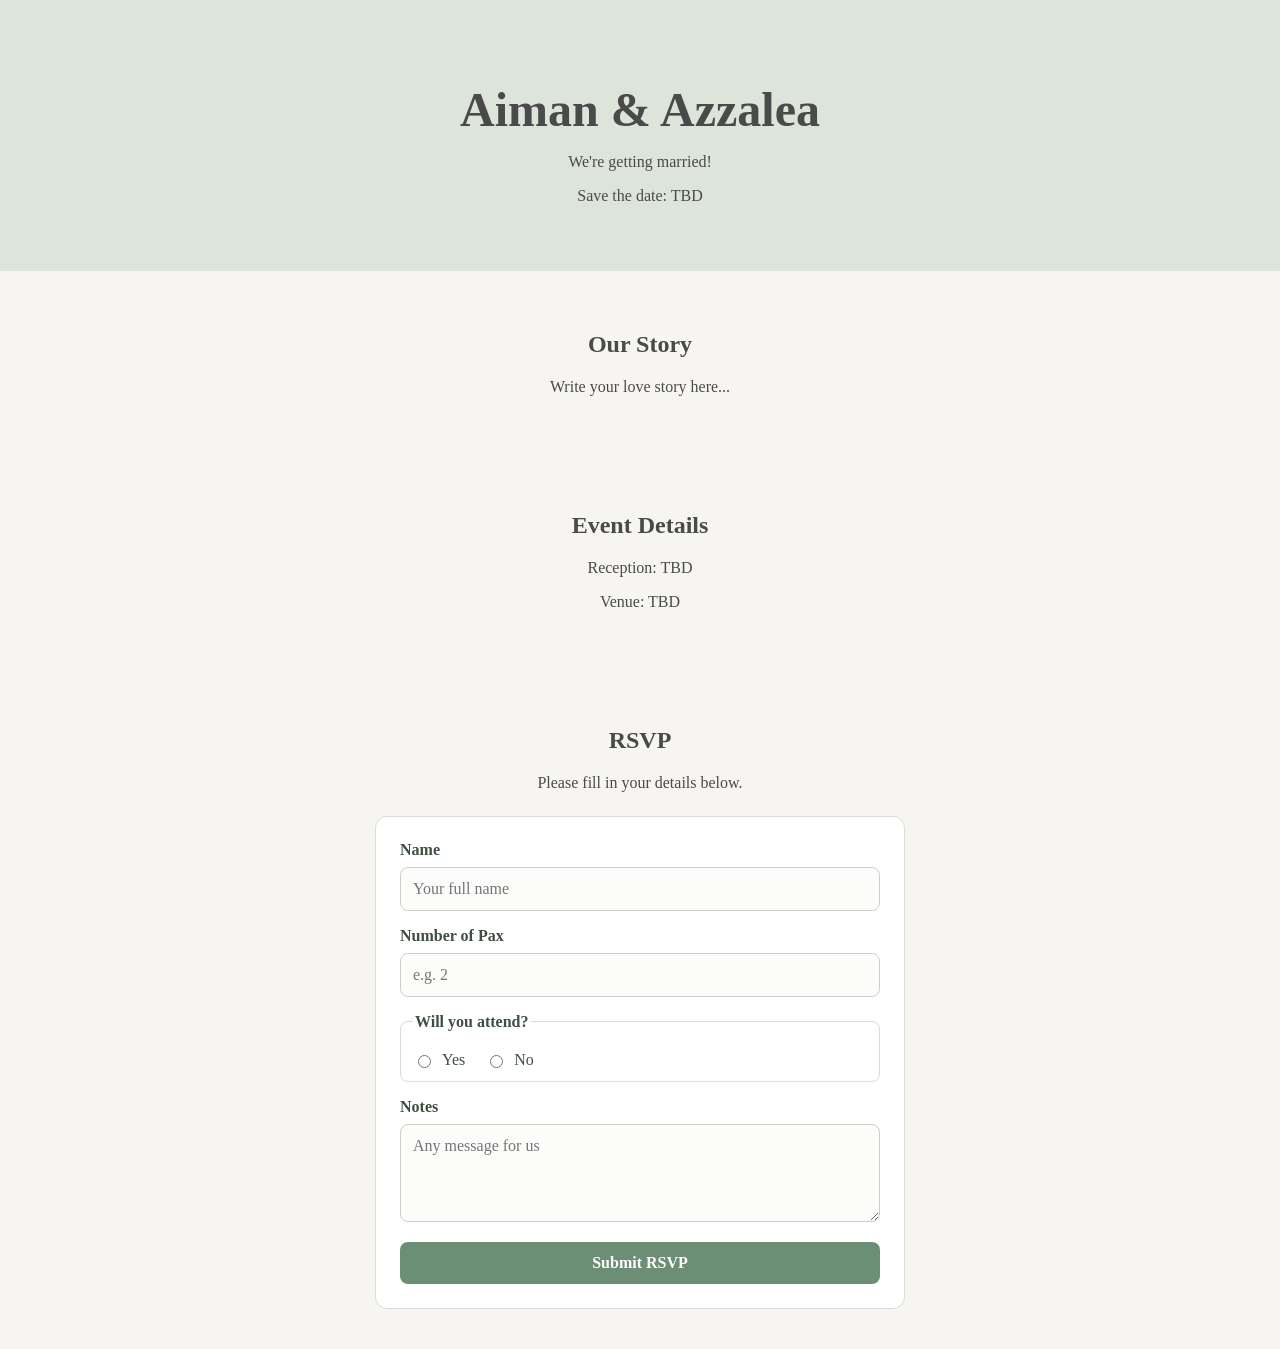
==== index.html @ ac025998 "remove commented help text from RSVP section and add cursive text styling" ====
<!DOCTYPE html>
<html lang="en">
<head>
  <meta charset="UTF-8">
  <title>Aiman & Azzalea's Wedding</title>
  <link rel="stylesheet" href="style.css">
</head>
<body>

<header>
  <h1>Aiman & Azzalea</h1>
  <p>We're getting married!</p>
  <p>Save the date: TBD</p>
</header>

<section>
  <h2>Our Story</h2>
  <p>Write your love story here...</p>
</section>

<section>
  <h2>Event Details</h2>
  <p>Reception: TBD</p>
  <p>Venue: TBD</p>
</section>

<section>
  <h2>RSVP</h2>
  <p>Please fill in your details below.</p>
  <form
    class="rsvp-form"
    action="https://docs.google.com/forms/d/e/YOUR_FORM_ID/formResponse"
    method="POST"
    target="hidden_iframe"
  >
    <label for="guest-name">Name</label>
    <input
      id="guest-name"
      name="entry.1111111111"
      type="text"
      required
      placeholder="Your full name"
    >

    <label for="pax">Number of Pax</label>
    <input
      id="pax"
      name="entry.2222222222"
      type="number"
      min="1"
      max="10"
      required
      placeholder="e.g. 2"
    >

    <fieldset>
      <legend>Will you attend?</legend>
      <div class="radio-row">
        <label>
          <input type="radio" name="entry.3333333333" value="Yes" required>
          Yes
        </label>
        <label>
          <input type="radio" name="entry.3333333333" value="No" required>
          No
        </label>
      </div>
    </fieldset>

    <label for="notes">Notes</label>
    <textarea
      id="notes"
      name="entry.4444444444"
      rows="4"
      required
      placeholder="Any message for us"
    ></textarea>

    <button type="submit">Submit RSVP</button>
  </form>

  <iframe name="hidden_iframe" title="Hidden RSVP Submit Frame" class="hidden-frame"></iframe>

  <!-- <p class="form-help">
    Replace YOUR_FORM_ID and each entry.xxxxx value with your Google Form field IDs.
  </p> -->
  <!-- <p class="form-help">
    Prefer direct form link? <a href="https://forms.gle/your-form-link">Open RSVP form</a>
  </p> -->
</section>

</body>
</html>
---- style.css ----
body {
  font-family: 'Georgia', serif;
  background-color: #f7f5f2;
  color: #4a4a4a;
  text-align: center;
  margin: 0;
}

.cursive-text {
    font-family: 'Great Vibes', cursive;
    font-size: 2em;
}

header {
  background-color: #dde5db;
  padding: 50px 20px;
}

h1 {
  font-size: 3em;
  margin-bottom: 10px;
}

section {
  padding: 40px 20px;
}

a {
  color: #6b8e75;
  text-decoration: none;
  font-weight: bold;
}

.rsvp-form {
  max-width: 480px;
  margin: 24px auto 0;
  padding: 24px;
  background-color: #ffffff;
  border: 1px solid #d8ded6;
  border-radius: 12px;
  text-align: left;
}

.rsvp-form label,
.rsvp-form legend {
  display: block;
  margin-bottom: 8px;
  font-weight: bold;
  color: #3f4f41;
}

.rsvp-form input[type="text"],
.rsvp-form input[type="number"],
.rsvp-form textarea {
  width: 100%;
  box-sizing: border-box;
  margin-bottom: 16px;
  padding: 12px;
  border: 1px solid #c6d1c5;
  border-radius: 8px;
  background-color: #fcfdfb;
  color: #4a4a4a;
  font-family: 'Georgia', serif;
  font-size: 1rem;
}

.rsvp-form input:focus,
.rsvp-form textarea:focus {
  outline: none;
  border-color: #6b8e75;
  box-shadow: 0 0 0 3px rgba(107, 142, 117, 0.18);
}

.rsvp-form fieldset {
  border: 1px solid #d8ded6;
  border-radius: 8px;
  margin: 0 0 16px;
  padding: 12px;
}

.radio-row {
  display: flex;
  gap: 20px;
}

.radio-row label {
  display: inline-flex;
  align-items: center;
  gap: 8px;
  margin: 0;
  font-weight: normal;
}

.rsvp-form button {
  width: 100%;
  border: 0;
  border-radius: 8px;
  padding: 12px;
  background-color: #6b8e75;
  color: #ffffff;
  font-family: 'Georgia', serif;
  font-size: 1rem;
  font-weight: bold;
  cursor: pointer;
}

.rsvp-form button:hover {
  background-color: #587560;
}

.hidden-frame {
  display: none;
}

.form-help {
  margin-top: 12px;
  font-size: 0.95rem;
  color: #5c5c5c;
}

@media (max-width: 640px) {
  .rsvp-form {
    padding: 18px;
  }

  .radio-row {
    flex-direction: column;
    gap: 10px;
  }
}
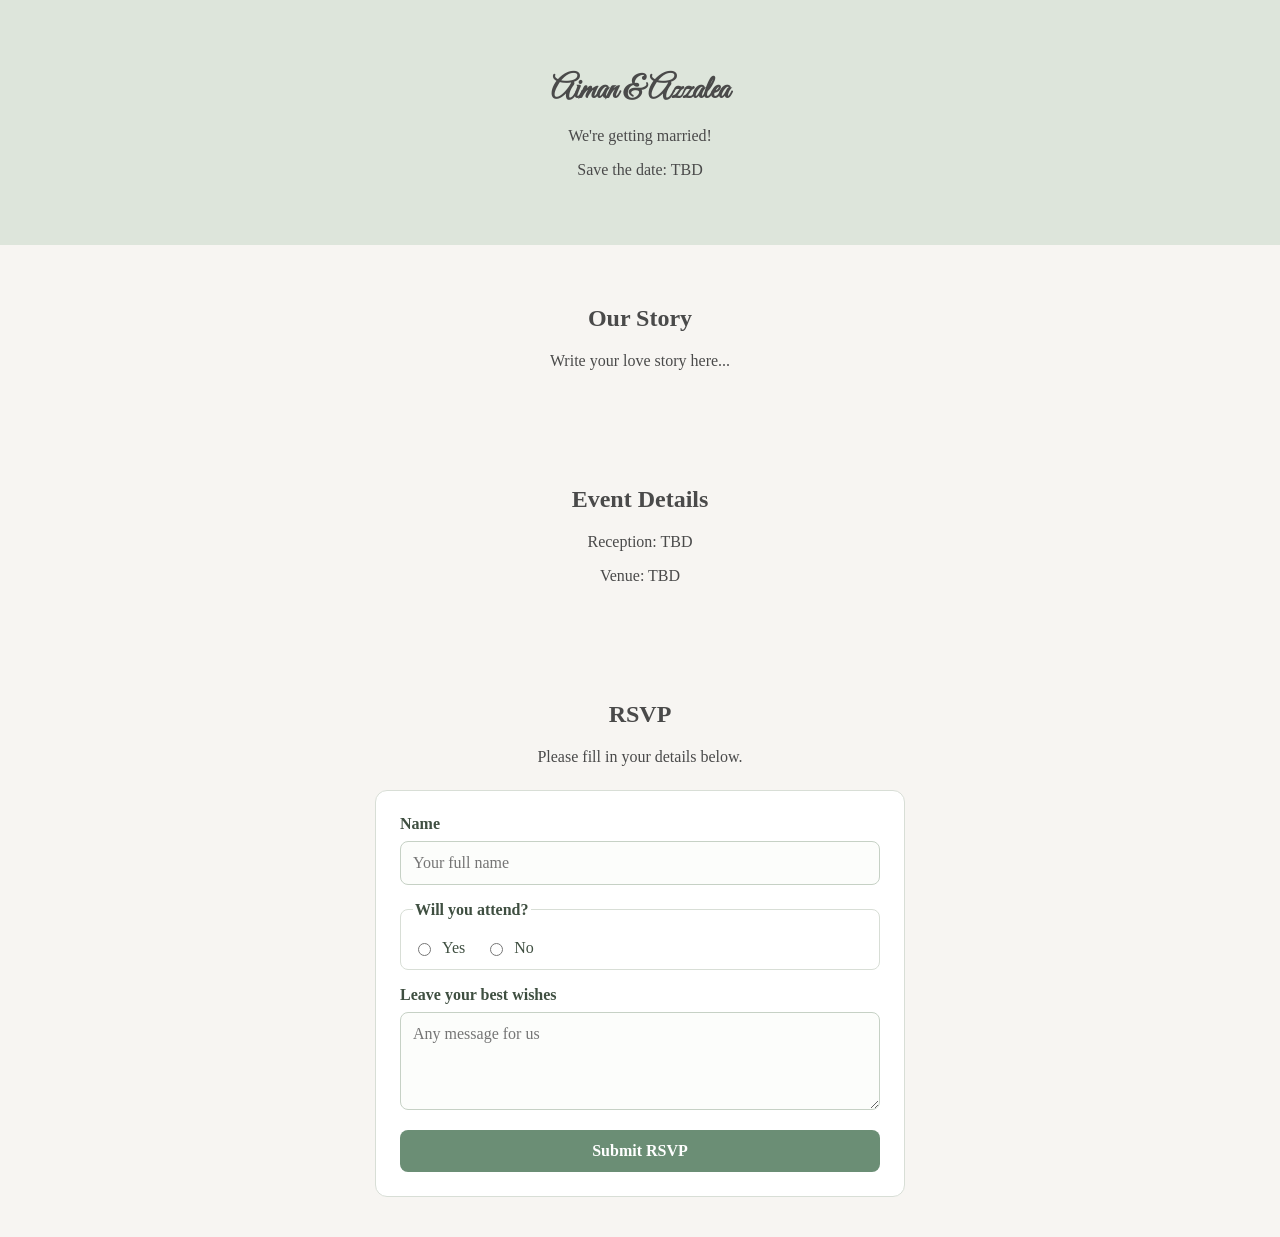
==== commit d7b5de82: "update RSVP form with correct field IDs and toggle functionality for number of guests" ====
--- a/index.html
+++ b/index.html
@@ -1,93 +1,116 @@
 <!DOCTYPE html>
 <html lang="en">
-<head>
-  <meta charset="UTF-8">
-  <title>Aiman & Azzalea's Wedding</title>
-  <link rel="stylesheet" href="style.css">
-</head>
-<body>
+	<head>
+		<link href="https://fonts.googleapis.com/css2?family=Great+Vibes&display=swap" rel="stylesheet">
+		<meta charset="UTF-8">
+		<title>Aiman & Azzalea's Wedding</title>
+		<link rel="stylesheet" href="style.css">
+	</head>
 
-<header>
-  <h1>Aiman & Azzalea</h1>
-  <p>We're getting married!</p>
-  <p>Save the date: TBD</p>
-</header>
+	<body>
 
-<section>
-  <h2>Our Story</h2>
-  <p>Write your love story here...</p>
-</section>
+		<header>
+			<h1 class="cursive-text">Aiman & Azzalea</h1>
+			<p>We're getting married!</p>
+			<p>Save the date: TBD</p>
+		</header>
 
-<section>
-  <h2>Event Details</h2>
-  <p>Reception: TBD</p>
-  <p>Venue: TBD</p>
-</section>
+		<section>
+			<h2>Our Story</h2>
+			<p>Write your love story here...</p>
+		</section>
 
-<section>
-  <h2>RSVP</h2>
-  <p>Please fill in your details below.</p>
-  <form
-    class="rsvp-form"
-    action="https://docs.google.com/forms/d/e/YOUR_FORM_ID/formResponse"
-    method="POST"
-    target="hidden_iframe"
-  >
-    <label for="guest-name">Name</label>
-    <input
-      id="guest-name"
-      name="entry.1111111111"
-      type="text"
-      required
-      placeholder="Your full name"
-    >
+		<section>
+			<h2>Event Details</h2>
+			<p>Reception: TBD</p>
+			<p>Venue: TBD</p>
+		</section>
 
-    <label for="pax">Number of Pax</label>
-    <input
-      id="pax"
-      name="entry.2222222222"
-      type="number"
-      min="1"
-      max="10"
-      required
-      placeholder="e.g. 2"
-    >
+		<section>
+			<h2>RSVP</h2>
+			<p>Please fill in your details below.</p>
+			<form
+				class="rsvp-form"
+				action="https://docs.google.com/forms/d/e/1FAIpQLSeR3HBybhHd82gmI8Add4NJ5ksYuSUnwPH_Y5ooAVdN47G1vQ/formResponse"
+				method="POST"
+				target="hidden_iframe"
+			>
+				<label for="guest-name">Name</label>
+				<input
+					id="guest-name"
+					name="entry.1498135098"
+					type="text"
+					required
+					placeholder="Your full name"
+				>
 
-    <fieldset>
-      <legend>Will you attend?</legend>
-      <div class="radio-row">
-        <label>
-          <input type="radio" name="entry.3333333333" value="Yes" required>
-          Yes
-        </label>
-        <label>
-          <input type="radio" name="entry.3333333333" value="No" required>
-          No
-        </label>
-      </div>
-    </fieldset>
+				<fieldset>
+					<legend>Will you attend?</legend>
+					<div class="radio-row">
+					<label>
+						<input type="radio" name="entry.877086558" value="Yes" required>
+						Yes
+					</label>
+					<label>
+						<input type="radio" name="entry.877086558" value="No" required>
+						No
+					</label>
+					</div>
+				</fieldset>
 
-    <label for="notes">Notes</label>
-    <textarea
-      id="notes"
-      name="entry.4444444444"
-      rows="4"
-      required
-      placeholder="Any message for us"
-    ></textarea>
+				<div id="pax-group" hidden>
+					<label for="pax">Number of Pax</label>
+					<input
+						id="pax"
+						name="entry.2606285"
+						type="number"
+						min="1"
+						max="10"
+						disabled
+						placeholder="e.g. 2"
+					>
+				</div>
 
-    <button type="submit">Submit RSVP</button>
-  </form>
+				<label for="notes">Leave your best wishes</label>
+				<textarea
+					id="notes"
+					name="entry.682894428"
+					rows="4"
+					required
+					placeholder="Any message for us"
+				></textarea>
 
-  <iframe name="hidden_iframe" title="Hidden RSVP Submit Frame" class="hidden-frame"></iframe>
+				<button type="submit">Submit RSVP</button>
+			</form>
 
-  <!-- <p class="form-help">
-    Replace YOUR_FORM_ID and each entry.xxxxx value with your Google Form field IDs.
-  </p> -->
-  <!-- <p class="form-help">
-    Prefer direct form link? <a href="https://forms.gle/your-form-link">Open RSVP form</a>
-  </p> -->
-</section>
+			<iframe name="hidden_iframe" title="Hidden RSVP Submit Frame" class="hidden-frame"></iframe>
 
-</body>
+		</section>
+
+		<script>
+			const attendanceInputs = document.querySelectorAll('input[name="entry.877086558"]');
+			const paxGroup = document.getElementById('pax-group');
+			const paxInput = document.getElementById('pax');
+
+			function togglePaxField() {
+				const selected = document.querySelector('input[name="entry.877086558"]:checked');
+				const isAttending = selected && selected.value === 'Yes';
+
+				paxGroup.hidden = !isAttending;
+				paxInput.disabled = !isAttending;
+				paxInput.required = isAttending;
+
+				if (!isAttending) {
+					paxInput.value = '';
+				}
+			}
+
+			attendanceInputs.forEach((input) => {
+				input.addEventListener('change', togglePaxField);
+			});
+
+			togglePaxField();
+		</script>
+
+	</body>
 </html>
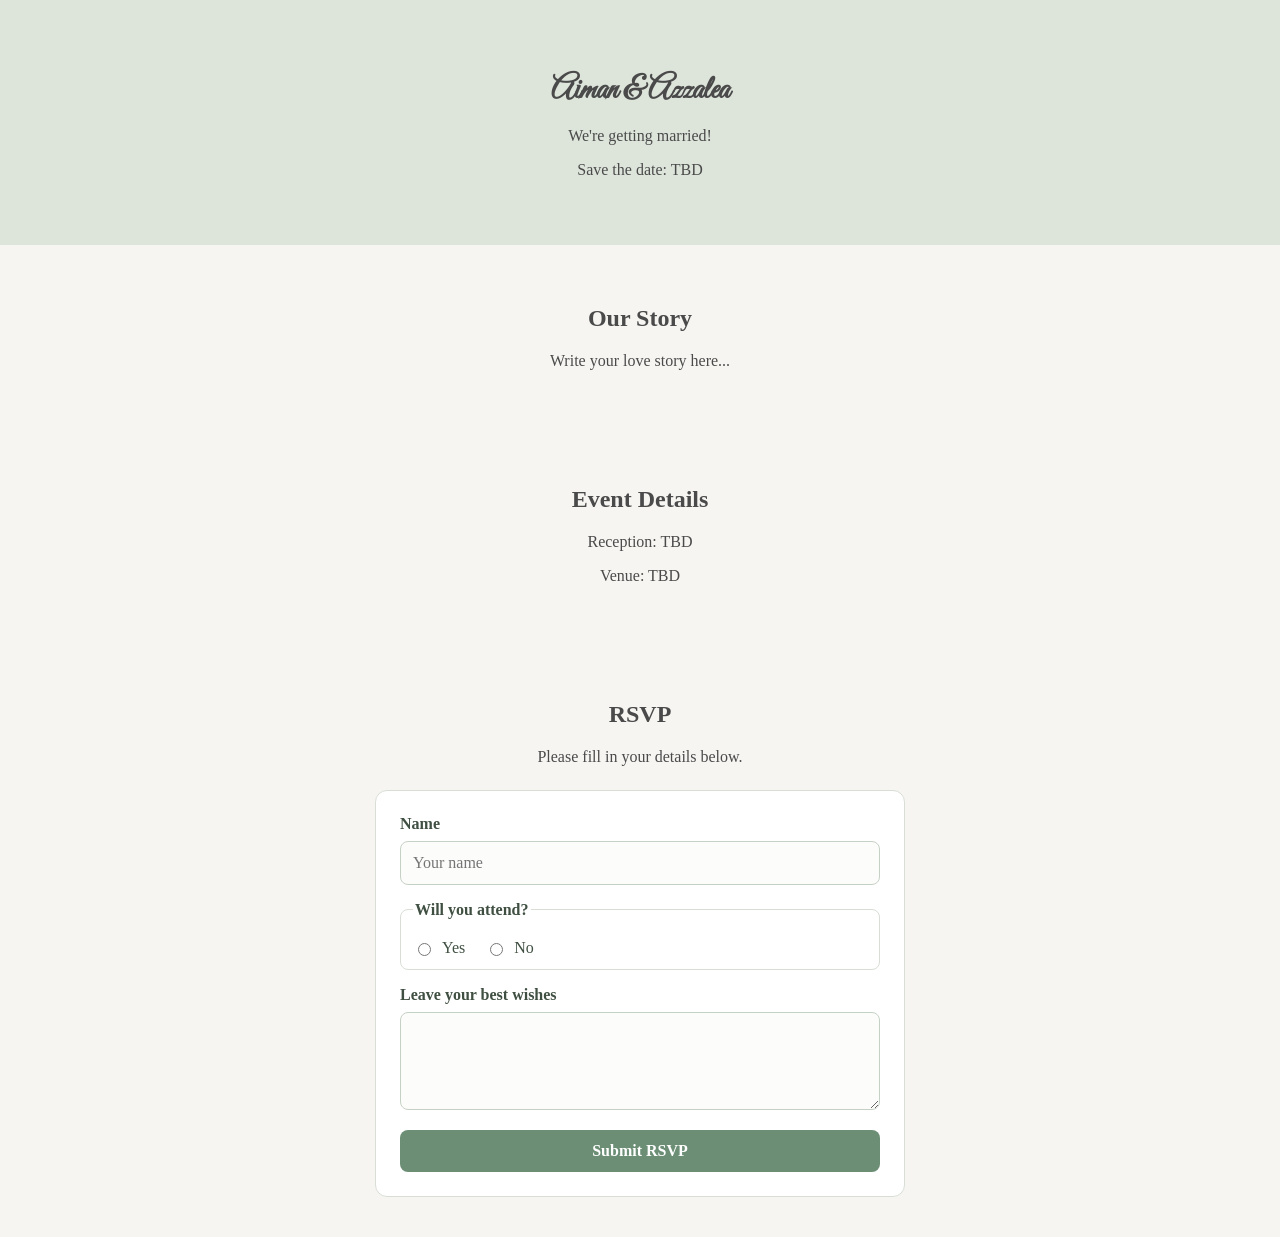
==== commit 20dddaa6: "add RSVP submission handling and create thank-you page" ====
--- a/index.html
+++ b/index.html
@@ -35,13 +35,20 @@
 				method="POST"
 				target="hidden_iframe"
 			>
+
+				<!-- Google Forms form link:
+					name: entry.1498135098
+					attendance: entry.877086558
+					pax: entry.2606285
+					notes: entry.682894428
+				-->
 				<label for="guest-name">Name</label>
 				<input
 					id="guest-name"
 					name="entry.1498135098"
 					type="text"
 					required
-					placeholder="Your full name"
+					placeholder="Your name"
 				>
 
 				<fieldset>
@@ -66,7 +73,6 @@
 						type="number"
 						min="1"
 						max="10"
-						disabled
 						placeholder="e.g. 2"
 					>
 				</div>
@@ -76,8 +82,6 @@
 					id="notes"
 					name="entry.682894428"
 					rows="4"
-					required
-					placeholder="Any message for us"
 				></textarea>
 
 				<button type="submit">Submit RSVP</button>
@@ -88,16 +92,18 @@
 		</section>
 
 		<script>
+			const rsvpForm = document.querySelector('.rsvp-form');
+			const hiddenFrame = document.querySelector('iframe[name="hidden_iframe"]');
 			const attendanceInputs = document.querySelectorAll('input[name="entry.877086558"]');
 			const paxGroup = document.getElementById('pax-group');
 			const paxInput = document.getElementById('pax');
+			let hasSubmitted = false;
 
 			function togglePaxField() {
 				const selected = document.querySelector('input[name="entry.877086558"]:checked');
 				const isAttending = selected && selected.value === 'Yes';
 
 				paxGroup.hidden = !isAttending;
-				paxInput.disabled = !isAttending;
 				paxInput.required = isAttending;
 
 				if (!isAttending) {
@@ -109,6 +115,18 @@
 				input.addEventListener('change', togglePaxField);
 			});
 
+			rsvpForm.addEventListener('submit', () => {
+				hasSubmitted = true;
+			});
+
+			hiddenFrame.addEventListener('load', () => {
+				if (!hasSubmitted) {
+					return;
+				}
+
+				window.location.href = 'thank-you.html';
+			});
+
 			togglePaxField();
 		</script>
 
--- a/style.css
+++ b/style.css
@@ -118,6 +118,41 @@
   color: #5c5c5c;
 }
 
+.thank-you-page {
+  min-height: 100vh;
+  display: flex;
+  align-items: center;
+  justify-content: center;
+  padding: 24px;
+  box-sizing: border-box;
+}
+
+.thank-you-card {
+  width: 100%;
+  max-width: 560px;
+  background-color: #ffffff;
+  border: 1px solid #d8ded6;
+  border-radius: 14px;
+  padding: 36px 28px;
+  box-sizing: border-box;
+}
+
+.thank-you-card p {
+  margin: 10px 0 24px;
+}
+
+.thank-you-link {
+  display: inline-block;
+  padding: 10px 16px;
+  border-radius: 8px;
+  border: 1px solid #6b8e75;
+  background-color: #eef3ec;
+}
+
+.thank-you-link:hover {
+  background-color: #e4ece1;
+}
+
 @media (max-width: 640px) {
   .rsvp-form {
     padding: 18px;
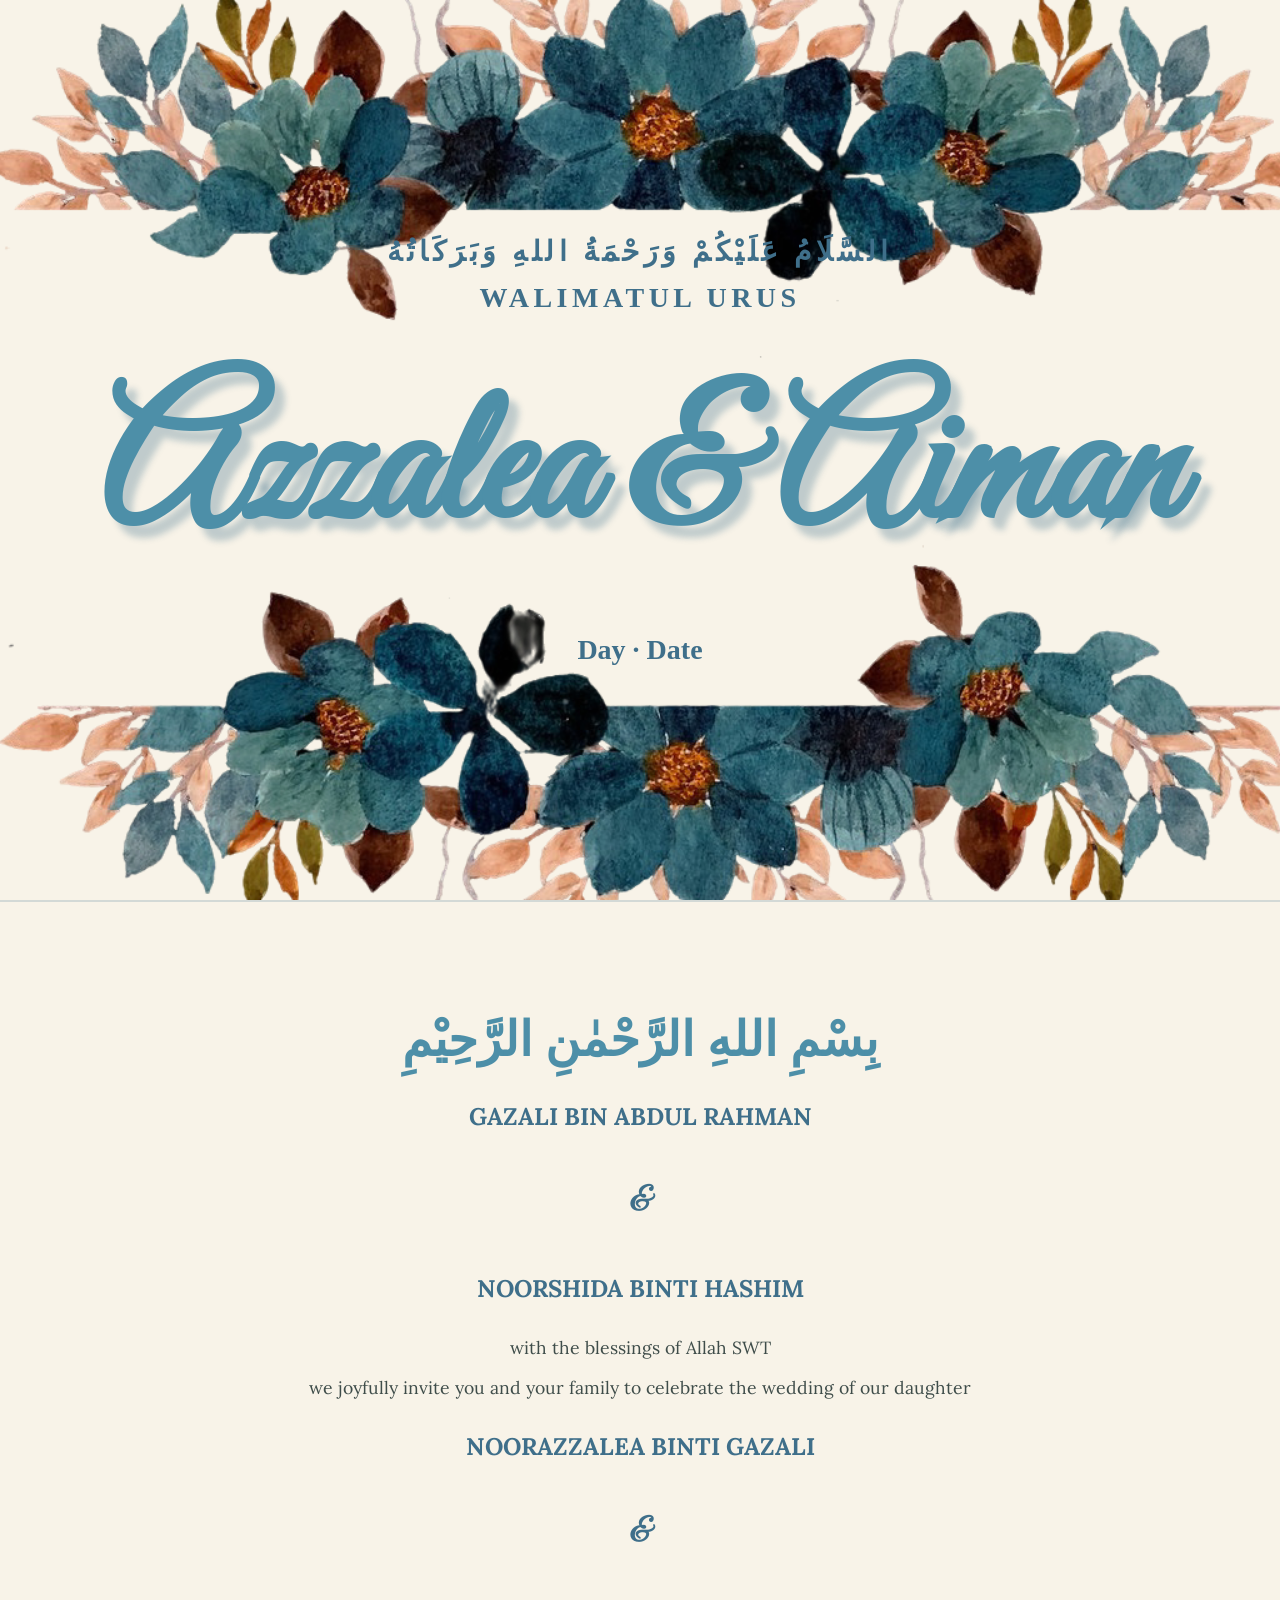
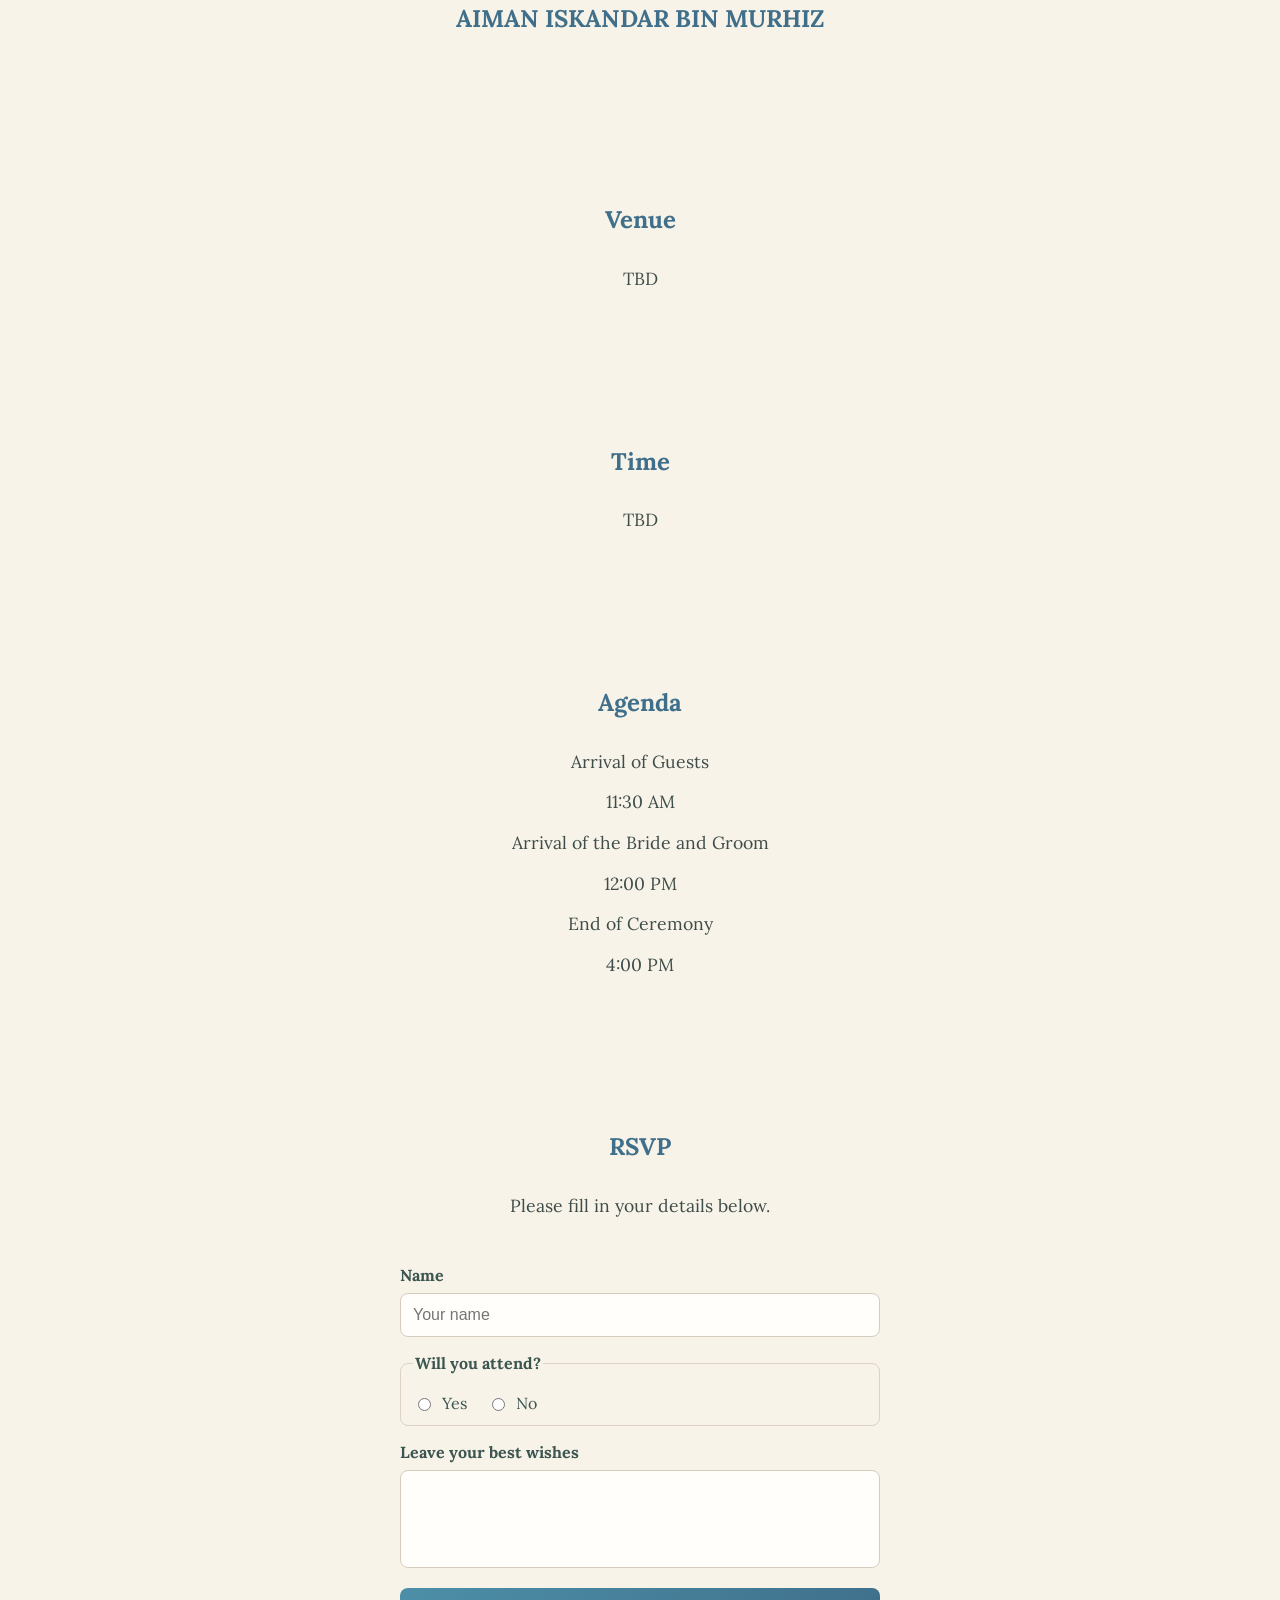
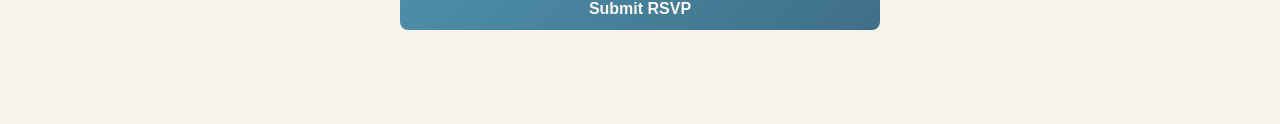
==== commit ea09b9c6: "add background music add banner" ====
--- a/index.html
+++ b/index.html
@@ -1,32 +1,65 @@
 <!DOCTYPE html>
 <html lang="en">
 	<head>
-		<link href="https://fonts.googleapis.com/css2?family=Great+Vibes&display=swap" rel="stylesheet">
+		<link href="https://fonts.googleapis.com/css2?family=Great+Vibes&family=Lora&display=swap" rel="stylesheet">
 		<meta charset="UTF-8">
-		<title>Aiman & Azzalea's Wedding</title>
-		<link rel="stylesheet" href="style.css">
+		<meta name="viewport" content="width=device-width, initial-scale=1.0">
+		<title>Azzalea & Aiman's Wedding</title>
+		<link rel="stylesheet" href="style.css?v=20260407c">
+		<audio id="background-music" src="audio/background_music.mp3" autoplay loop></audio>
 	</head>
-
+	
 	<body>
-
-		<header>
-			<h1 class="cursive-text">Aiman & Azzalea</h1>
-			<p>We're getting married!</p>
-			<p>Save the date: TBD</p>
+		
+		
+		
+		<header class="hero">
+			<img src="images/hero_banner.png" class="hero-overlay">
+			<p class="hero-kicker">السَّلَامُ عَلَيْكُمْ وَرَحْمَةُ اللهِ وَبَرَكَاتُهُ</p>
+			<p class="hero-kicker">Walimatul Urus</p>
+			<h1 class="cursive-text hero-names">Azzalea & Aiman</h1>
+			<p class="hero-date">Day &middot Date</p>
 		</header>
 
-		<section>
-			<h2>Our Story</h2>
-			<p>Write your love story here...</p>
+		<section class="content-section">
+			<h1>بِسْمِ اللهِ الرَّحْمٰنِ الرَّحِيْمِ</h1>
+			<h2>GAZALI BIN ABDUL RAHMAN</h2>
+			<h2 class="cursive-text">&</h2>
+			<h2>NOORSHIDA BINTI HASHIM</h2>
+			<p>
+				with the blessings of Allah SWT
+			</p>
+			<p>
+				we joyfully invite you and your family to celebrate the wedding of our daughter
+			</p>
+			<h2>NOORAZZALEA BINTI GAZALI</h2>
+			<h2 class="cursive-text">&</h2>
+			<h2>AIMAN ISKANDAR BIN MURHIZ</h2>
 		</section>
 
-		<section>
-			<h2>Event Details</h2>
-			<p>Reception: TBD</p>
-			<p>Venue: TBD</p>
+		<section class="content-section">
+			<h2>Venue</h2>
+			<p>TBD</p>
+			<!-- TODO: Add Google Maps and Waze shortcut links -->
 		</section>
 
-		<section>
+		<section class="content-section">
+			<h2>Time</h2>
+			<p>TBD</p>
+			<!-- Consider doing creating a calendar event for the guest -->
+		</section>
+
+		<section class="content-section">
+			<h2>Agenda</h2>
+			<p>Arrival of Guests</p>
+			<p>11:30 AM</p>
+			<p>Arrival of the Bride and Groom</p>
+			<p>12:00 PM</p>
+			<p>End of Ceremony</p>
+			<p>4:00 PM</p>
+		</section>
+
+		<section class="content-section" id="rsvp">
 			<h2>RSVP</h2>
 			<p>Please fill in your details below.</p>
 			<form
@@ -40,6 +73,7 @@
 					name: entry.1498135098
 					attendance: entry.877086558
 					pax: entry.2606285
+					phone number: entry.282845420
 					notes: entry.682894428
 				-->
 				<label for="guest-name">Name</label>
@@ -54,16 +88,27 @@
 				<fieldset>
 					<legend>Will you attend?</legend>
 					<div class="radio-row">
-					<label>
-						<input type="radio" name="entry.877086558" value="Yes" required>
-						Yes
-					</label>
-					<label>
-						<input type="radio" name="entry.877086558" value="No" required>
-						No
-					</label>
+						<label>
+							<input type="radio" name="entry.877086558" value="Yes" required>
+							Yes
+						</label>
+						<label>
+							<input type="radio" name="entry.877086558" value="No" required>
+							No
+						</label>
 					</div>
 				</fieldset>
+			
+				<div id="phone-number-group">
+					<label for="phone-number">Phone Number</label>
+					<input
+						id="phone-number"
+						name="entry.282845420"
+						type="tel"
+						placeholder="+60123456789"
+						pattern="^(?:01[0-9]\d{7,8}|\+601[0-9]\d{7,8}|601[0-9]\d{7,8})$"
+					>
+				</div>
 
 				<div id="pax-group" hidden>
 					<label for="pax">Number of Pax</label>
@@ -97,22 +142,30 @@
 			const attendanceInputs = document.querySelectorAll('input[name="entry.877086558"]');
 			const paxGroup = document.getElementById('pax-group');
 			const paxInput = document.getElementById('pax');
+			const phoneNumberGroup = document.getElementById('phone-number-group');
+			const phoneNumberInput = document.getElementById('phone-number');
 			let hasSubmitted = false;
 
-			function togglePaxField() {
+			function togglePaxAndNumberField() {
 				const selected = document.querySelector('input[name="entry.877086558"]:checked');
 				const isAttending = selected && selected.value === 'Yes';
 
+				// Show pax input if attending, hide otherwise. Also make it required if attending.
 				paxGroup.hidden = !isAttending;
 				paxInput.required = isAttending;
 
+				// Show phone number input if attending, hide otherwise. Also make it required if attending.
+				phoneNumberGroup.hidden = !isAttending;
+				phoneNumberInput.required = isAttending;
+
 				if (!isAttending) {
 					paxInput.value = '';
+					phoneNumberInput.value = '';
 				}
 			}
 
 			attendanceInputs.forEach((input) => {
-				input.addEventListener('change', togglePaxField);
+				input.addEventListener('change', togglePaxAndNumberField);
 			});
 
 			rsvpForm.addEventListener('submit', () => {
@@ -124,11 +177,19 @@
 					return;
 				}
 
-				window.location.href = 'thank-you.html';
+				const selected = document.querySelector('input[name="entry.877086558"]:checked');
+				const rsvp = selected && selected.value === 'Yes' ? 'yes' : 'no';
+				window.location.href = 'thank-you.html?rsvp=' + rsvp;
 			});
 
-			togglePaxField();
+			togglePaxAndNumberField();
+			
+			var audio = document.getElementById("background-music");
+			audio.volume = 0.5;
+
 		</script>
 
 	</body>
+
+	<!-- TODO: Add footer? -->
 </html>
--- a/style.css
+++ b/style.css
@@ -1,7 +1,19 @@
+:root {
+  --primary: #4d8fa8;
+  --accent: #3f6f8a;
+  --text: #3f4d4a;
+  --panel: #fffdf9;
+  --panel-border: #e2d9cb;
+}
+
+html {
+  scroll-behavior: smooth;
+}
+
 body {
   font-family: 'Georgia', serif;
-  background-color: #f7f5f2;
-  color: #4a4a4a;
+  background-color: #f8f3e8;
+  color: var(--text);
   text-align: center;
   margin: 0;
 }
@@ -12,8 +24,8 @@
 }
 
 header {
-  background-color: #dde5db;
-  padding: 50px 20px;
+  background-color: transparent;
+  padding: 40px 20px;
 }
 
 h1 {
@@ -25,8 +37,108 @@
   padding: 40px 20px;
 }
 
+.hero {
+  /* min-height: 100vh; */
+  min-height: 100svh;
+  display: flex;
+  flex-direction: column;
+  justify-content: center;
+  align-items: center;
+  gap: 14px;
+  padding: 0px;
+  background: url('images/hero-banner.png') center/cover no-repeat;
+  position: relative;
+  overflow: visible;
+  border-bottom: 2px solid rgba(63, 111, 138, 0.2);
+}
+
+.hero-overlay {
+  position: absolute;
+  top: 0;
+  left: 0;
+  width: 100%;
+  height: 100%;
+  object-fit: cover; /* keeps proportions nice */
+  pointer-events: none; /* lets clicks pass through */
+}
+
+.hero-kicker,
+.hero-names,
+.hero-date,
+.hero-rsvp-btn {
+  position: relative;
+  z-index: 1;
+}
+
+.hero-kicker {
+  margin: 0;
+  letter-spacing: 0.16em;
+  text-transform: uppercase;
+  color: var(--accent);
+  font-size: 1.75rem;
+  font-weight: bold;
+}
+
+.hero-names {
+  margin: 0;
+  padding: 50px 0px;
+  font-size: 12rem;
+  line-height: 1;
+  color: var(--primary); 
+  text-shadow: 10px 12px 6px rgba(63, 111, 138, 0.3);
+}
+
+.hero-date {
+  margin: 0;
+  font-size: 1.75rem;
+  color: var(--accent);
+  font-weight: bold;
+}
+
+.hero-rsvp-btn {
+  margin-top: 10px;
+  display: inline-block;
+  padding: 12px 28px;
+  border-radius: 999px;
+  background-color: var(--accent);
+  color: #fffdf8;
+  font-weight: bold;
+  text-decoration: none;
+  border: 2px solid rgba(63, 111, 138, 0.42);
+  box-shadow: 0 10px 24px rgba(20, 62, 58, 0.15);
+}
+
+.hero-rsvp-btn:hover {
+  background-color: #345f78;
+}
+
+.content-section {
+  margin: 26px auto;
+  border: none;
+  padding: 40px 20px;
+  border-radius: 18px;
+  font-family: "Lora", serif;
+}
+
+.content-section-final {
+  border-bottom: 2px solid rgba(63, 111, 138, 0.2);
+}
+
+.content-section h1 {
+  color: var(--primary);
+}
+
+.content-section h2 {
+  color: var(--accent);
+  padding: 12px;
+}
+
+.content-section p {
+  font-size: 1.1rem;
+}
+
 a {
-  color: #6b8e75;
+  color: var(--accent);
   text-decoration: none;
   font-weight: bold;
 }
@@ -35,10 +147,10 @@
   max-width: 480px;
   margin: 24px auto 0;
   padding: 24px;
-  background-color: #ffffff;
-  border: 1px solid #d8ded6;
+  border: none;
   border-radius: 12px;
   text-align: left;
+  resize: none; 
 }
 
 .rsvp-form label,
@@ -46,33 +158,34 @@
   display: block;
   margin-bottom: 8px;
   font-weight: bold;
-  color: #3f4f41;
+  color: #3b5550;
 }
 
 .rsvp-form input[type="text"],
+.rsvp-form input[type="tel"],
 .rsvp-form input[type="number"],
 .rsvp-form textarea {
   width: 100%;
   box-sizing: border-box;
   margin-bottom: 16px;
   padding: 12px;
-  border: 1px solid #c6d1c5;
-  border-radius: 8px;
-  background-color: #fcfdfb;
-  color: #4a4a4a;
-  font-family: 'Georgia', serif;
+  border: 1px solid #d6ccbc;
+  border-radius: 8px;
+  background-color: #fffefb;
+  color: #3d4a47;
   font-size: 1rem;
+  resize: none;
 }
 
 .rsvp-form input:focus,
 .rsvp-form textarea:focus {
   outline: none;
-  border-color: #6b8e75;
-  box-shadow: 0 0 0 3px rgba(107, 142, 117, 0.18);
+  border-color: var(--primary);
+  box-shadow: 0 0 0 3px rgba(77, 143, 168, 0.2);
 }
 
 .rsvp-form fieldset {
-  border: 1px solid #d8ded6;
+  border: 1px solid #ddd2c3;
   border-radius: 8px;
   margin: 0 0 16px;
   padding: 12px;
@@ -96,16 +209,15 @@
   border: 0;
   border-radius: 8px;
   padding: 12px;
-  background-color: #6b8e75;
-  color: #ffffff;
-  font-family: 'Georgia', serif;
+  background: linear-gradient(135deg, var(--primary), var(--accent));
+  color: #fbf7ef;
   font-size: 1rem;
   font-weight: bold;
   cursor: pointer;
 }
 
 .rsvp-form button:hover {
-  background-color: #587560;
+  filter: brightness(0.95);
 }
 
 .hidden-frame {
@@ -130,8 +242,8 @@
 .thank-you-card {
   width: 100%;
   max-width: 560px;
-  background-color: #ffffff;
-  border: 1px solid #d8ded6;
+  background-color: var(--panel);
+  border: 1px solid var(--panel-border);
   border-radius: 14px;
   padding: 36px 28px;
   box-sizing: border-box;
@@ -145,15 +257,34 @@
   display: inline-block;
   padding: 10px 16px;
   border-radius: 8px;
-  border: 1px solid #6b8e75;
-  background-color: #eef3ec;
+  border: 1px solid var(--primary);
+  background-color: #edf5f3;
 }
 
 .thank-you-link:hover {
-  background-color: #e4ece1;
+  background-color: #e2efec;
 }
 
 @media (max-width: 640px) {
+  .hero {
+    min-height: 100vh;
+    min-height: 100svh;
+    gap: 12px;
+    padding: 52px 18px;
+  }
+
+  .hero-names {
+    font-size: 4.5rem;
+  }
+
+  .hero-date {
+    font-size: 1rem;
+  }
+
+  .content-section {
+    margin: 20px 12px;
+  }
+
   .rsvp-form {
     padding: 18px;
   }
@@ -162,4 +293,4 @@
     flex-direction: column;
     gap: 10px;
   }
-}+}
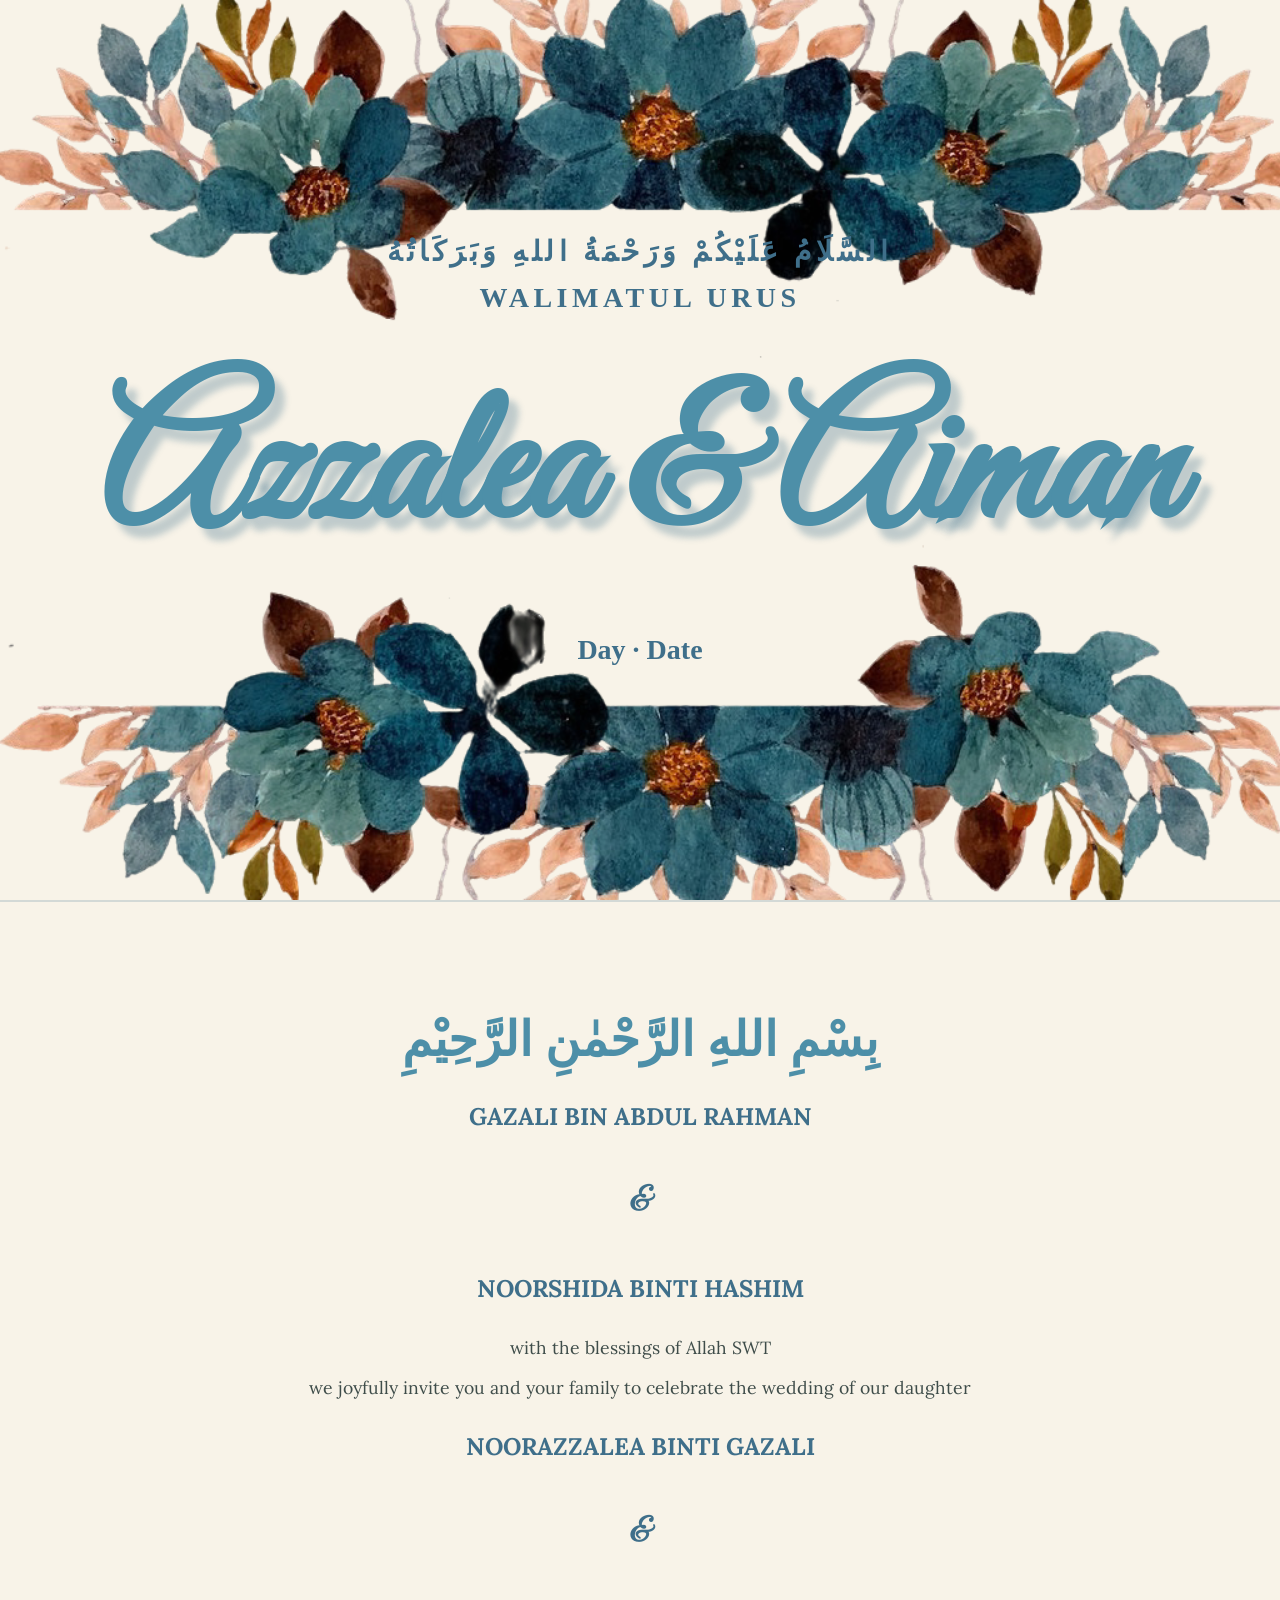
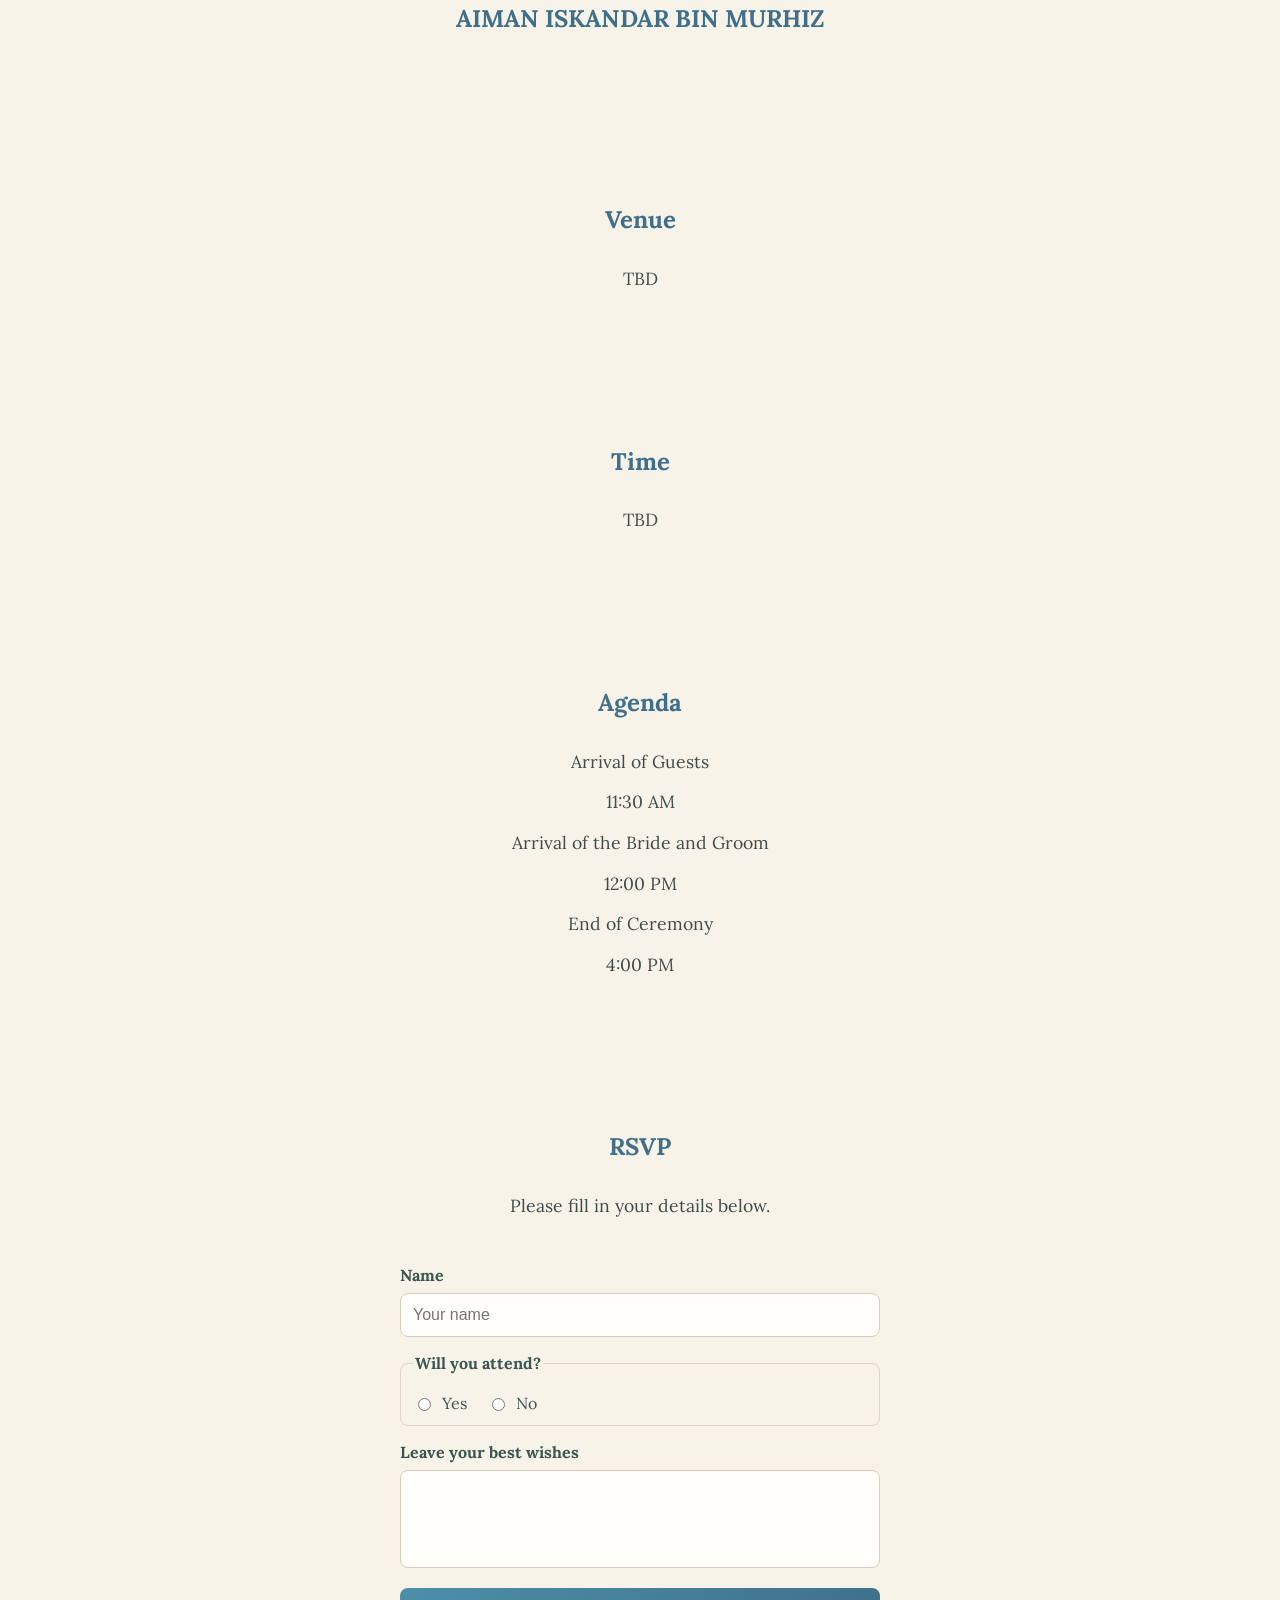
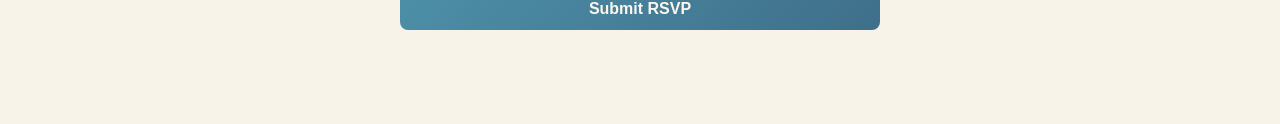
==== commit dded7dca: "add delay animation" ====
--- a/index.html
+++ b/index.html
@@ -14,11 +14,11 @@
 		
 		
 		<header class="hero">
-			<img src="images/hero_banner.png" class="hero-overlay">
-			<p class="hero-kicker">السَّلَامُ عَلَيْكُمْ وَرَحْمَةُ اللهِ وَبَرَكَاتُهُ</p>
-			<p class="hero-kicker">Walimatul Urus</p>
-			<h1 class="cursive-text hero-names">Azzalea & Aiman</h1>
-			<p class="hero-date">Day &middot Date</p>
+			<img src="images/hero_banner.png" class="hero-overlay fade-load delay-1">
+			<p class="hero-kicker fade-load delay-1">السَّلَامُ عَلَيْكُمْ وَرَحْمَةُ اللهِ وَبَرَكَاتُهُ</p>
+			<p class="hero-kicker fade-load delay-2">Walimatul Urus</p>
+			<h1 class="cursive-text hero-names fade-load delay-3">Azzalea & Aiman</h1>
+			<p class="hero-date fade-load delay-4">Day &middot Date</p>
 		</header>
 
 		<section class="content-section">
@@ -137,6 +137,8 @@
 		</section>
 
 		<script>
+			document.body.classList.add('js-animate');
+
 			const rsvpForm = document.querySelector('.rsvp-form');
 			const hiddenFrame = document.querySelector('iframe[name="hidden_iframe"]');
 			const attendanceInputs = document.querySelectorAll('input[name="entry.877086558"]');
@@ -144,6 +146,7 @@
 			const paxInput = document.getElementById('pax');
 			const phoneNumberGroup = document.getElementById('phone-number-group');
 			const phoneNumberInput = document.getElementById('phone-number');
+			const revealSections = document.querySelectorAll('.content-section');
 			let hasSubmitted = false;
 
 			function togglePaxAndNumberField() {
@@ -183,9 +186,30 @@
 			});
 
 			togglePaxAndNumberField();
-			
-			var audio = document.getElementById("background-music");
-			audio.volume = 0.5;
+
+			const sectionObserver = new IntersectionObserver(
+				(entries, observer) => {
+					entries.forEach((entry) => {
+						if (entry.isIntersecting) {
+							entry.target.classList.add('is-visible');
+							observer.unobserve(entry.target);
+						}
+					});
+				},
+				{
+					threshold: 0.18,
+					rootMargin: '0px 0px -10% 0px'
+				}
+			);
+
+			revealSections.forEach((section) => {
+				sectionObserver.observe(section);
+			});
+
+			var audio = document.getElementById('background-music');
+			if (audio) {
+				audio.volume = 0.5;
+			}
 
 		</script>
 
--- a/style.css
+++ b/style.css
@@ -112,12 +112,55 @@
   background-color: #345f78;
 }
 
+@keyframes fadeUp {
+  from {
+    opacity: 0;
+    transform: translateY(20px);
+  }
+  to {
+    opacity: 1;
+    transform: translateY(0);
+  }
+}
+
+.fade-load {
+  opacity: 0;
+  animation: fadeUp 700ms ease forwards;
+}
+
+.delay-1 {
+  animation-delay: 100ms;
+}
+
+.delay-2 {
+  animation-delay: 220ms;
+}
+
+.delay-3 {
+  animation-delay: 340ms;
+}
+
+.delay-4 {
+  animation-delay: 460ms;
+}
+
 .content-section {
   margin: 26px auto;
   border: none;
   padding: 40px 20px;
   border-radius: 18px;
   font-family: "Lora", serif;
+}
+
+body.js-animate .content-section {
+  opacity: 0;
+  transform: translateY(28px);
+  transition: opacity 700ms ease, transform 700ms ease;
+}
+
+body.js-animate .content-section.is-visible {
+  opacity: 1;
+  transform: translateY(0);
 }
 
 .content-section-final {
@@ -265,6 +308,21 @@
   background-color: #e2efec;
 }
 
+@media (prefers-reduced-motion: reduce) {
+  .fade-load {
+    opacity: 1;
+    animation: none;
+    transform: none;
+  }
+
+  body.js-animate .content-section,
+  body.js-animate .content-section.is-visible {
+    opacity: 1;
+    transform: none;
+    transition: none;
+  }
+}
+
 @media (max-width: 640px) {
   .hero {
     min-height: 100vh;
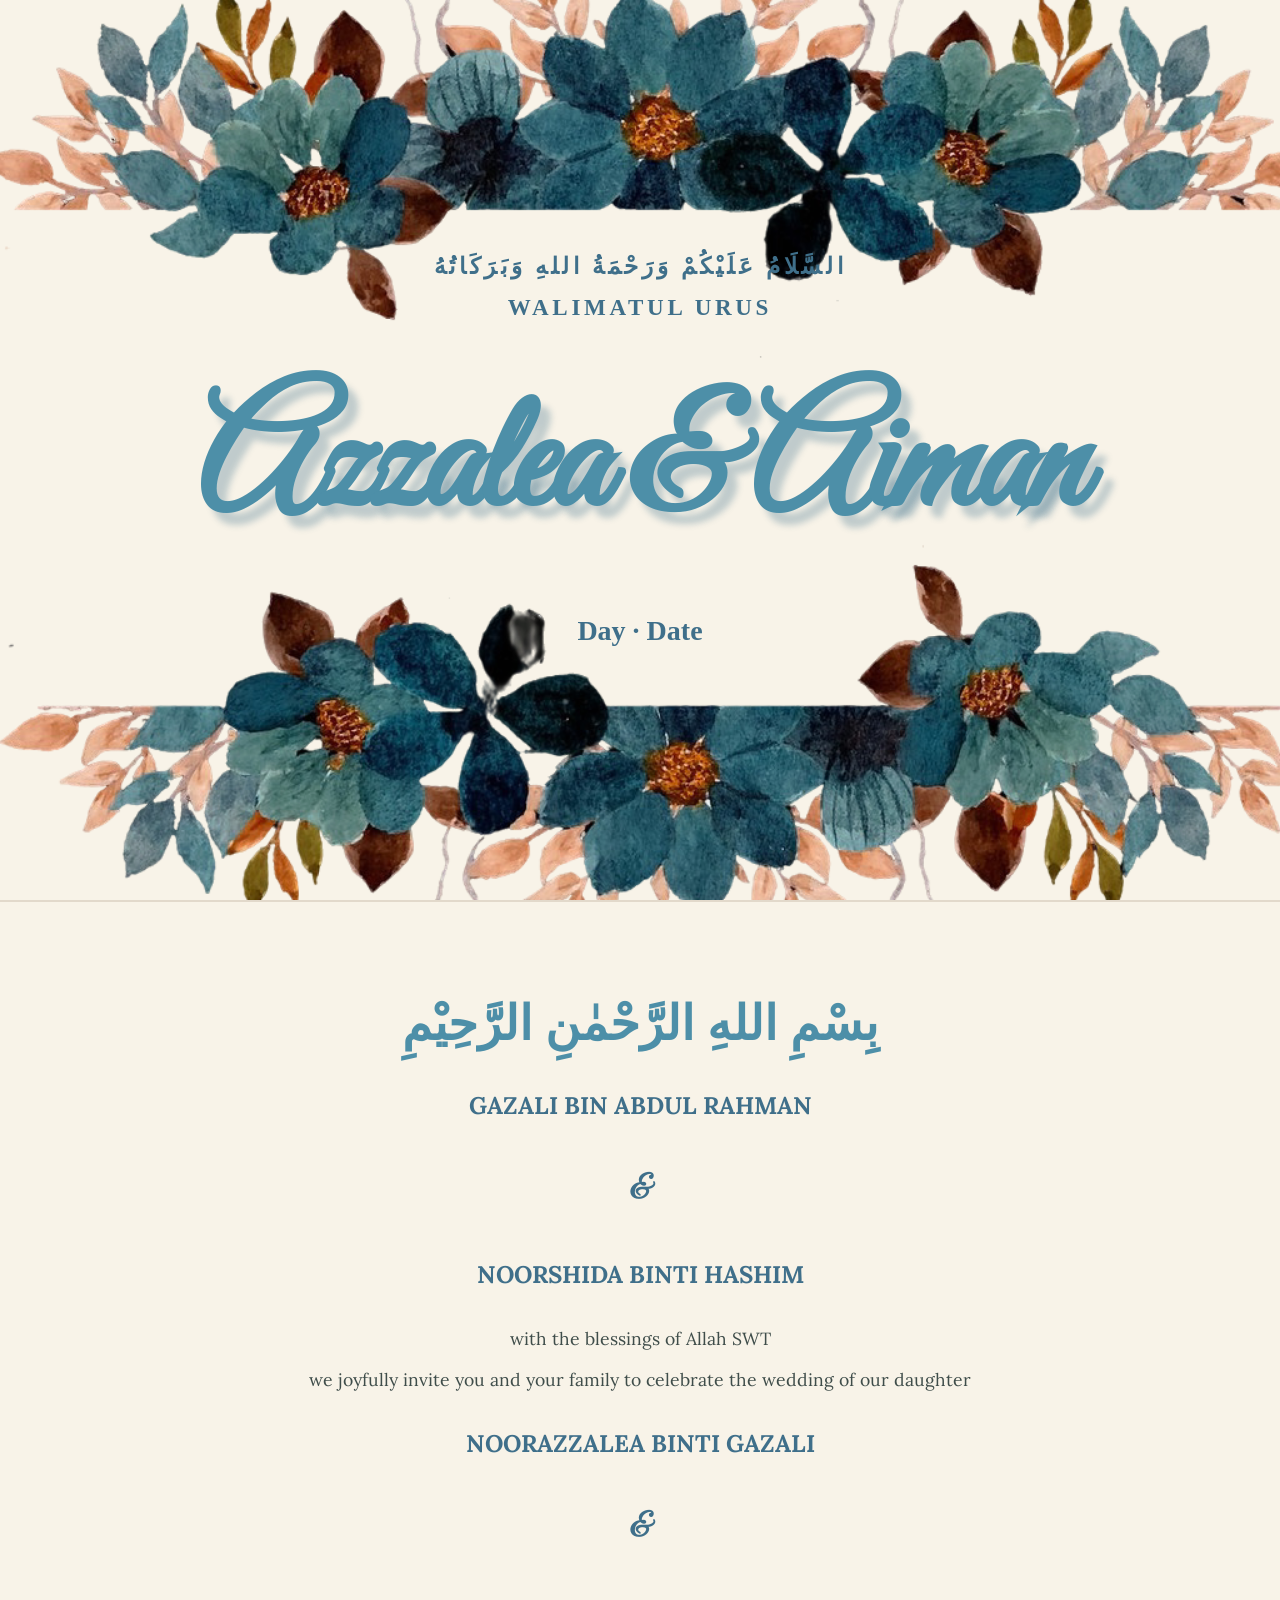
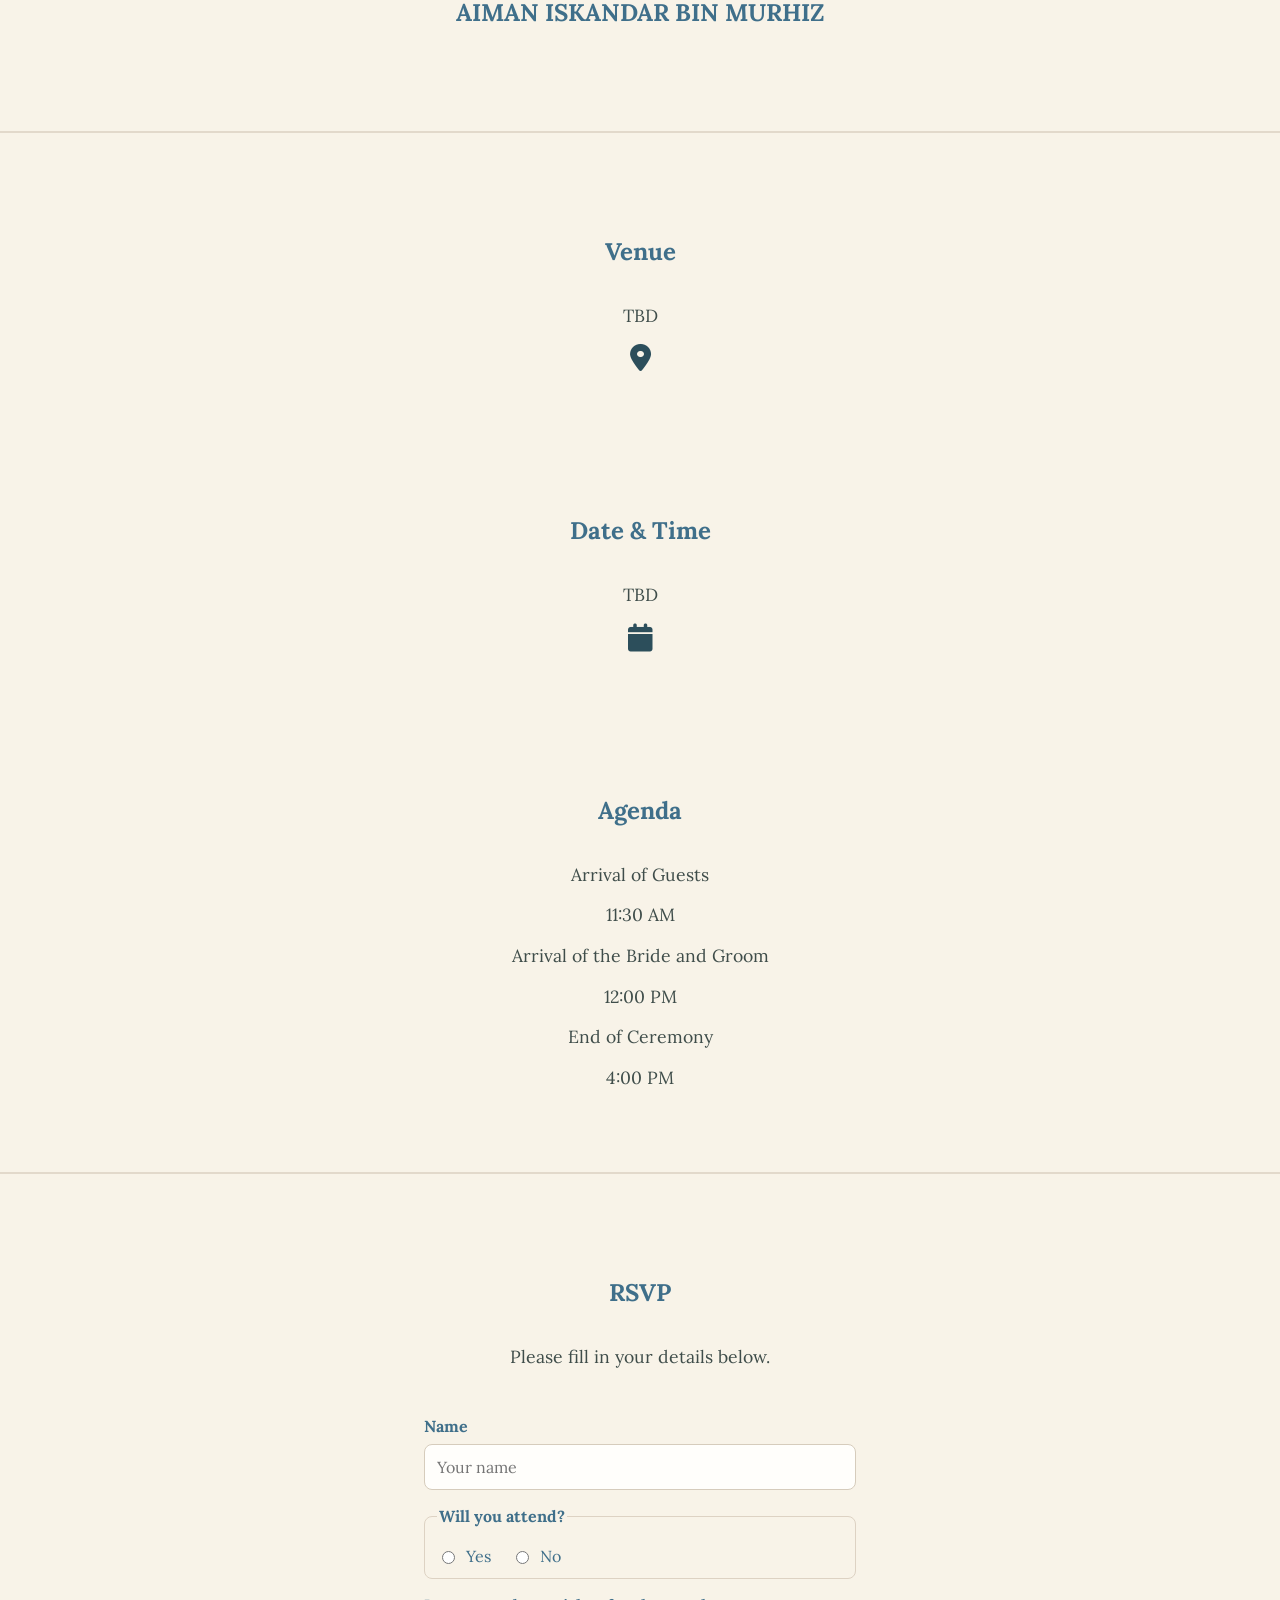
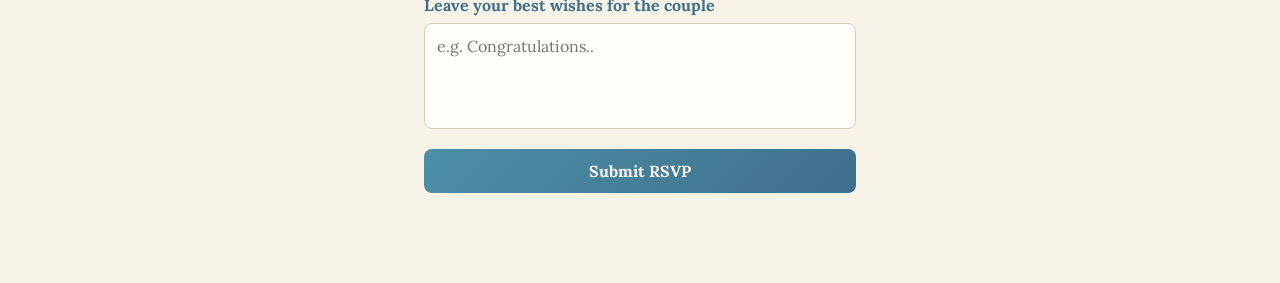
==== commit df5ac132: "Enhance RSVP section with new links and improve styling for better user experience" ====
--- a/index.html
+++ b/index.html
@@ -1,219 +1,292 @@
-<!DOCTYPE html>
+<!doctype html>
 <html lang="en">
-	<head>
-		<link href="https://fonts.googleapis.com/css2?family=Great+Vibes&family=Lora&display=swap" rel="stylesheet">
-		<meta charset="UTF-8">
-		<meta name="viewport" content="width=device-width, initial-scale=1.0">
-		<title>Azzalea & Aiman's Wedding</title>
-		<link rel="stylesheet" href="style.css?v=20260407c">
-		<audio id="background-music" src="audio/background_music.mp3" autoplay loop></audio>
-	</head>
-	
-	<body>
-		
-		
-		
-		<header class="hero">
-			<img src="images/hero_banner.png" class="hero-overlay fade-load delay-1">
-			<p class="hero-kicker fade-load delay-1">السَّلَامُ عَلَيْكُمْ وَرَحْمَةُ اللهِ وَبَرَكَاتُهُ</p>
-			<p class="hero-kicker fade-load delay-2">Walimatul Urus</p>
-			<h1 class="cursive-text hero-names fade-load delay-3">Azzalea & Aiman</h1>
-			<p class="hero-date fade-load delay-4">Day &middot Date</p>
-		</header>
-
-		<section class="content-section">
-			<h1>بِسْمِ اللهِ الرَّحْمٰنِ الرَّحِيْمِ</h1>
-			<h2>GAZALI BIN ABDUL RAHMAN</h2>
-			<h2 class="cursive-text">&</h2>
-			<h2>NOORSHIDA BINTI HASHIM</h2>
-			<p>
-				with the blessings of Allah SWT
-			</p>
-			<p>
-				we joyfully invite you and your family to celebrate the wedding of our daughter
-			</p>
-			<h2>NOORAZZALEA BINTI GAZALI</h2>
-			<h2 class="cursive-text">&</h2>
-			<h2>AIMAN ISKANDAR BIN MURHIZ</h2>
-		</section>
-
-		<section class="content-section">
-			<h2>Venue</h2>
-			<p>TBD</p>
-			<!-- TODO: Add Google Maps and Waze shortcut links -->
-		</section>
-
-		<section class="content-section">
-			<h2>Time</h2>
-			<p>TBD</p>
-			<!-- Consider doing creating a calendar event for the guest -->
-		</section>
-
-		<section class="content-section">
-			<h2>Agenda</h2>
-			<p>Arrival of Guests</p>
-			<p>11:30 AM</p>
-			<p>Arrival of the Bride and Groom</p>
-			<p>12:00 PM</p>
-			<p>End of Ceremony</p>
-			<p>4:00 PM</p>
-		</section>
-
-		<section class="content-section" id="rsvp">
-			<h2>RSVP</h2>
-			<p>Please fill in your details below.</p>
-			<form
-				class="rsvp-form"
-				action="https://docs.google.com/forms/d/e/1FAIpQLSeR3HBybhHd82gmI8Add4NJ5ksYuSUnwPH_Y5ooAVdN47G1vQ/formResponse"
-				method="POST"
-				target="hidden_iframe"
-			>
-
-				<!-- Google Forms form link:
+  <head>
+    <link
+      href="https://fonts.googleapis.com/css2?family=Great+Vibes&family=Lora&display=swap"
+      rel="stylesheet"
+    />
+    <meta charset="UTF-8" />
+    <meta name="viewport" content="width=device-width, initial-scale=1.0" />
+    <title>Azzalea & Aiman's Wedding</title>
+    <link rel="stylesheet" href="style.css?v=20260407c" />
+    <link
+      rel="stylesheet"
+      href="https://cdnjs.cloudflare.com/ajax/libs/font-awesome/6.5.1/css/all.min.css"
+    />
+    <audio
+      id="background-music"
+      src="audio/background_music.mp3"
+      autoplay
+      loop
+    ></audio>
+  </head>
+
+  <body>
+    <header class="hero">
+      <img
+        src="images/hero_banner.png"
+        class="hero-overlay fade-load delay-1"
+      />
+      <p class="hero-kicker fade-load delay-1">
+        السَّلَامُ عَلَيْكُمْ وَرَحْمَةُ اللهِ وَبَرَكَاتُهُ
+      </p>
+      <p class="hero-kicker fade-load delay-2">Walimatul Urus</p>
+      <h1 class="cursive-text hero-names fade-load delay-3">Azzalea & Aiman</h1>
+      <p class="hero-date fade-load delay-4">Day &middot Date</p>
+    </header>
+
+    <section class="content-section">
+      <h1>بِسْمِ اللهِ الرَّحْمٰنِ الرَّحِيْمِ</h1>
+      <h2>GAZALI BIN ABDUL RAHMAN</h2>
+      <h2 class="cursive-text">&</h2>
+      <h2>NOORSHIDA BINTI HASHIM</h2>
+      <p>with the blessings of Allah SWT</p>
+      <p>
+        we joyfully invite you and your family to celebrate the wedding of our
+        daughter
+      </p>
+      <h2>NOORAZZALEA BINTI GAZALI</h2>
+      <h2 class="cursive-text">&</h2>
+      <h2>AIMAN ISKANDAR BIN MURHIZ</h2>
+    </section>
+
+    <div class="border-bottom"></div>
+
+    <section class="content-section">
+      <h2>Venue</h2>
+      <p>TBD</p>
+      <a
+        href="https://www.google.com/maps/search/?api=1&query=Your+Venue+Name"
+        target="_blank"
+      >
+        <i class="fa-solid fa-location-dot"></i>
+      </a>
+    </section>
+
+    <section class="content-section">
+      <h2>Date & Time</h2>
+      <p>TBD</p>
+      <a
+        href="https://calendar.google.com/calendar/render?action=TEMPLATE&text=Azzalea+%26+Aiman+Wedding&dates=20270612T110000/20270612T160000&&location=Your+Venue+Here"
+        target="_blank"
+      >
+        <i class="fa-solid fa-calendar"></i>
+      </a>
+      <!-- Consider doing creating a calendar event for the guest -->
+    </section>
+
+    <section class="content-section">
+      <h2>Agenda</h2>
+      <p>Arrival of Guests</p>
+      <p>11:30 AM</p>
+      <p>Arrival of the Bride and Groom</p>
+      <p>12:00 PM</p>
+      <p>End of Ceremony</p>
+      <p>4:00 PM</p>
+    </section>
+
+    <div class="border-bottom"></div>
+
+    <section class="content-section" id="rsvp">
+      <h2>RSVP</h2>
+      <div id="rsvp-open-content">
+        <p>Please fill in your details below.</p>
+        <form
+          class="rsvp-form"
+          action="https://docs.google.com/forms/d/e/1FAIpQLSeR3HBybhHd82gmI8Add4NJ5ksYuSUnwPH_Y5ooAVdN47G1vQ/formResponse"
+          method="POST"
+          target="hidden_iframe"
+        >
+          <!-- Google Forms form link:
 					name: entry.1498135098
 					attendance: entry.877086558
 					pax: entry.2606285
 					phone number: entry.282845420
 					notes: entry.682894428
 				-->
-				<label for="guest-name">Name</label>
-				<input
-					id="guest-name"
-					name="entry.1498135098"
-					type="text"
-					required
-					placeholder="Your name"
-				>
-
-				<fieldset>
-					<legend>Will you attend?</legend>
-					<div class="radio-row">
-						<label>
-							<input type="radio" name="entry.877086558" value="Yes" required>
-							Yes
-						</label>
-						<label>
-							<input type="radio" name="entry.877086558" value="No" required>
-							No
-						</label>
-					</div>
-				</fieldset>
-			
-				<div id="phone-number-group">
-					<label for="phone-number">Phone Number</label>
-					<input
-						id="phone-number"
-						name="entry.282845420"
-						type="tel"
-						placeholder="+60123456789"
-						pattern="^(?:01[0-9]\d{7,8}|\+601[0-9]\d{7,8}|601[0-9]\d{7,8})$"
-					>
-				</div>
-
-				<div id="pax-group" hidden>
-					<label for="pax">Number of Pax</label>
-					<input
-						id="pax"
-						name="entry.2606285"
-						type="number"
-						min="1"
-						max="10"
-						placeholder="e.g. 2"
-					>
-				</div>
-
-				<label for="notes">Leave your best wishes</label>
-				<textarea
-					id="notes"
-					name="entry.682894428"
-					rows="4"
-				></textarea>
-
-				<button type="submit">Submit RSVP</button>
-			</form>
-
-			<iframe name="hidden_iframe" title="Hidden RSVP Submit Frame" class="hidden-frame"></iframe>
-
-		</section>
-
-		<script>
-			document.body.classList.add('js-animate');
-
-			const rsvpForm = document.querySelector('.rsvp-form');
-			const hiddenFrame = document.querySelector('iframe[name="hidden_iframe"]');
-			const attendanceInputs = document.querySelectorAll('input[name="entry.877086558"]');
-			const paxGroup = document.getElementById('pax-group');
-			const paxInput = document.getElementById('pax');
-			const phoneNumberGroup = document.getElementById('phone-number-group');
-			const phoneNumberInput = document.getElementById('phone-number');
-			const revealSections = document.querySelectorAll('.content-section');
-			let hasSubmitted = false;
-
-			function togglePaxAndNumberField() {
-				const selected = document.querySelector('input[name="entry.877086558"]:checked');
-				const isAttending = selected && selected.value === 'Yes';
-
-				// Show pax input if attending, hide otherwise. Also make it required if attending.
-				paxGroup.hidden = !isAttending;
-				paxInput.required = isAttending;
-
-				// Show phone number input if attending, hide otherwise. Also make it required if attending.
-				phoneNumberGroup.hidden = !isAttending;
-				phoneNumberInput.required = isAttending;
-
-				if (!isAttending) {
-					paxInput.value = '';
-					phoneNumberInput.value = '';
-				}
-			}
-
-			attendanceInputs.forEach((input) => {
-				input.addEventListener('change', togglePaxAndNumberField);
-			});
-
-			rsvpForm.addEventListener('submit', () => {
-				hasSubmitted = true;
-			});
-
-			hiddenFrame.addEventListener('load', () => {
-				if (!hasSubmitted) {
-					return;
-				}
-
-				const selected = document.querySelector('input[name="entry.877086558"]:checked');
-				const rsvp = selected && selected.value === 'Yes' ? 'yes' : 'no';
-				window.location.href = 'thank-you.html?rsvp=' + rsvp;
-			});
-
-			togglePaxAndNumberField();
-
-			const sectionObserver = new IntersectionObserver(
-				(entries, observer) => {
-					entries.forEach((entry) => {
-						if (entry.isIntersecting) {
-							entry.target.classList.add('is-visible');
-							observer.unobserve(entry.target);
-						}
-					});
-				},
-				{
-					threshold: 0.18,
-					rootMargin: '0px 0px -10% 0px'
-				}
-			);
-
-			revealSections.forEach((section) => {
-				sectionObserver.observe(section);
-			});
-
-			var audio = document.getElementById('background-music');
-			if (audio) {
-				audio.volume = 0.5;
-			}
-
-		</script>
-
-	</body>
-
-	<!-- TODO: Add footer? -->
-</html>+          <label for="guest-name">Name</label>
+          <input
+            id="guest-name"
+            name="entry.1498135098"
+            type="text"
+            required
+            placeholder="Your name"
+          />
+
+          <fieldset>
+            <legend>Will you attend?</legend>
+            <div class="radio-row">
+              <label>
+                <input
+                  type="radio"
+                  name="entry.877086558"
+                  value="Yes"
+                  required
+                />
+                Yes
+              </label>
+              <label>
+                <input
+                  type="radio"
+                  name="entry.877086558"
+                  value="No"
+                  required
+                />
+                No
+              </label>
+            </div>
+          </fieldset>
+
+          <div id="phone-number-group">
+            <label for="phone-number">Phone Number</label>
+            <input
+              id="phone-number"
+              name="entry.282845420"
+              type="tel"
+              placeholder="+601..."
+              pattern="^(?:01[0-9]\d{7,8}|\+601[0-9]\d{7,8}|601[0-9]\d{7,8})$"
+            />
+          </div>
+
+          <div id="pax-group" hidden>
+            <label for="pax">Number of Pax</label>
+            <input
+              id="pax"
+              name="entry.2606285"
+              type="number"
+              min="1"
+              max="10"
+              placeholder="e.g. 2"
+            />
+          </div>
+
+          <label for="notes">Leave your best wishes for the couple</label>
+          <textarea
+            id="notes"
+            name="entry.682894428"
+            rows="4"
+            placeholder="e.g. Congratulations.."
+          ></textarea>
+
+          <button type="submit">Submit RSVP</button>
+        </form>
+
+        <iframe
+          name="hidden_iframe"
+          title="Hidden RSVP Submit Frame"
+          class="hidden-frame"
+        ></iframe>
+      </div>
+
+      <p id="rsvp-closed-message" hidden>RSVP's are closed. Thank you.</p>
+    </section>
+
+    <script>
+      document.body.classList.add("js-animate");
+
+      const WEDDING_DATE_ISO = ""; // Set as YYYY-MM-DD when the wedding date is finalized.
+
+      const rsvpForm = document.querySelector(".rsvp-form");
+      const hiddenFrame = document.querySelector(
+        'iframe[name="hidden_iframe"]',
+      );
+      const rsvpOpenContent = document.getElementById("rsvp-open-content");
+      const rsvpClosedMessage = document.getElementById("rsvp-closed-message");
+      const attendanceInputs = document.querySelectorAll(
+        'input[name="entry.877086558"]',
+      );
+      const paxGroup = document.getElementById("pax-group");
+      const paxInput = document.getElementById("pax");
+      const phoneNumberGroup = document.getElementById("phone-number-group");
+      const phoneNumberInput = document.getElementById("phone-number");
+      const revealSections = document.querySelectorAll(".content-section");
+      const googleSheetsJSON = "https://opensheet.elk.sh/10yso2dRsM4EayqD_vAIVCiIoJBsnympwRAy8ou2AAoU/responses";
+      let hasSubmitted = false;
+
+      function isRsvpClosed() {
+        if (!WEDDING_DATE_ISO) {
+          return false;
+        }
+
+        const weddingDateEnd = new Date(WEDDING_DATE_ISO + "T23:59:59");
+        return (
+          !Number.isNaN(weddingDateEnd.getTime()) && new Date() > weddingDateEnd
+        );
+      }
+
+      function togglePaxAndNumberField() {
+        const selected = document.querySelector(
+          'input[name="entry.877086558"]:checked',
+        );
+        const isAttending = selected && selected.value === "Yes";
+
+        // Show pax input if attending, hide otherwise. Also make it required if attending.
+        paxGroup.hidden = !isAttending;
+        paxInput.required = isAttending;
+
+        // Show phone number input if attending, hide otherwise. Also make it required if attending.
+        phoneNumberGroup.hidden = !isAttending;
+        phoneNumberInput.required = isAttending;
+
+        if (!isAttending) {
+          paxInput.value = "";
+          phoneNumberInput.value = "";
+        }
+      }
+
+      if (isRsvpClosed()) {
+        rsvpOpenContent.hidden = true;
+        rsvpClosedMessage.hidden = false;
+      } else {
+        attendanceInputs.forEach((input) => {
+          input.addEventListener("change", togglePaxAndNumberField);
+        });
+
+        rsvpForm.addEventListener("submit", () => {
+          hasSubmitted = true;
+        });
+
+        hiddenFrame.addEventListener("load", () => {
+          if (!hasSubmitted) {
+            return;
+          }
+
+          const selected = document.querySelector(
+            'input[name="entry.877086558"]:checked',
+          );
+          const rsvp = selected && selected.value === "Yes" ? "yes" : "no";
+          window.location.href = "thank-you.html?rsvp=" + rsvp;
+        });
+
+        togglePaxAndNumberField();
+      }
+
+      const sectionObserver = new IntersectionObserver(
+        (entries, observer) => {
+          entries.forEach((entry) => {
+            if (entry.isIntersecting) {
+              entry.target.classList.add("is-visible");
+              observer.unobserve(entry.target);
+            }
+          });
+        },
+        {
+          threshold: 0.18,
+          rootMargin: "0px 0px -10% 0px",
+        },
+      );
+
+      revealSections.forEach((section) => {
+        sectionObserver.observe(section);
+      });
+
+      var audio = document.getElementById("background-music");
+      if (audio) {
+        audio.volume = 0.15;
+      }
+
+    </script>
+  </body>
+
+  <!-- TODO: Add footer? -->
+</html>
--- a/style.css
+++ b/style.css
@@ -1,6 +1,7 @@
 :root {
   --primary: #4d8fa8;
-  --accent: #3f6f8a;
+  --secondary: #3f6f8a;
+  --tertiary: #2c4e5b;
   --text: #3f4d4a;
   --panel: #fffdf9;
   --panel-border: #e2d9cb;
@@ -48,8 +49,8 @@
   padding: 0px;
   background: url('images/hero-banner.png') center/cover no-repeat;
   position: relative;
-  overflow: visible;
-  border-bottom: 2px solid rgba(63, 111, 138, 0.2);
+  overflow: hidden;
+  border-bottom: 2px solid var(--panel-border);
 }
 
 .hero-overlay {
@@ -74,24 +75,25 @@
   margin: 0;
   letter-spacing: 0.16em;
   text-transform: uppercase;
-  color: var(--accent);
-  font-size: 1.75rem;
+  color: var(--secondary);
+  font-size: clamp(0.9rem, 1.8vw, 1.75rem);
   font-weight: bold;
 }
 
 .hero-names {
   margin: 0;
   padding: 50px 0px;
-  font-size: 12rem;
+  font-size: clamp(3rem, 13vw, 12rem);
   line-height: 1;
+  letter-spacing: -0.02em;
   color: var(--primary); 
   text-shadow: 10px 12px 6px rgba(63, 111, 138, 0.3);
 }
 
 .hero-date {
   margin: 0;
-  font-size: 1.75rem;
-  color: var(--accent);
+  font-size: clamp(1rem, 2.2vw, 1.75rem);
+  color: var(--secondary);
   font-weight: bold;
 }
 
@@ -100,7 +102,7 @@
   display: inline-block;
   padding: 12px 28px;
   border-radius: 999px;
-  background-color: var(--accent);
+  background-color: var(--secondary);
   color: #fffdf8;
   font-weight: bold;
   text-decoration: none;
@@ -148,7 +150,6 @@
   margin: 26px auto;
   border: none;
   padding: 40px 20px;
-  border-radius: 18px;
   font-family: "Lora", serif;
 }
 
@@ -163,33 +164,48 @@
   transform: translateY(0);
 }
 
-.content-section-final {
-  border-bottom: 2px solid rgba(63, 111, 138, 0.2);
-}
-
 .content-section h1 {
   color: var(--primary);
+  margin: 24px;
 }
 
 .content-section h2 {
-  color: var(--accent);
+  color: var(--secondary);
   padding: 12px;
+  margin: 25px;
 }
 
 .content-section p {
   font-size: 1.1rem;
+  color: var(--text);
+}
+
+.content-section a i {
+  color: var(--tertiary);
+  font-size: 28px;
+  transition: transform 0.2s ease;
+}
+
+.content-section a i:hover {
+  transform: scale(1.2);
+}
+
+.border-bottom {
+  border-bottom: 2px solid var(--panel-border);
 }
 
 a {
-  color: var(--accent);
+  color: var(--secondary);
   text-decoration: none;
   font-weight: bold;
 }
 
 .rsvp-form {
   max-width: 480px;
+  width: 100%;
   margin: 24px auto 0;
   padding: 24px;
+  box-sizing: border-box;
   border: none;
   border-radius: 12px;
   text-align: left;
@@ -201,7 +217,7 @@
   display: block;
   margin-bottom: 8px;
   font-weight: bold;
-  color: #3b5550;
+  color: var(--secondary);
 }
 
 .rsvp-form input[type="text"],
@@ -218,6 +234,7 @@
   color: #3d4a47;
   font-size: 1rem;
   resize: none;
+  font-family: "Lora", serif;
 }
 
 .rsvp-form input:focus,
@@ -232,6 +249,10 @@
   border-radius: 8px;
   margin: 0 0 16px;
   padding: 12px;
+}
+
+.rsvp-form button {
+  font-family: "Lora", serif;
 }
 
 .radio-row {
@@ -252,7 +273,7 @@
   border: 0;
   border-radius: 8px;
   padding: 12px;
-  background: linear-gradient(135deg, var(--primary), var(--accent));
+  background: linear-gradient(135deg, var(--primary), var(--secondary));
   color: #fbf7ef;
   font-size: 1rem;
   font-weight: bold;
@@ -286,7 +307,7 @@
   width: 100%;
   max-width: 560px;
   background-color: var(--panel);
-  border: 1px solid var(--panel-border);
+  border: 1px solid var(--secondary);
   border-radius: 14px;
   padding: 36px 28px;
   box-sizing: border-box;
@@ -294,6 +315,10 @@
 
 .thank-you-card p {
   margin: 10px 0 24px;
+}
+
+.thank-you-card h1 {
+  color: var(--secondary);
 }
 
 .thank-you-link {
@@ -325,30 +350,82 @@
 
 @media (max-width: 640px) {
   .hero {
-    min-height: 100vh;
-    min-height: 100svh;
-    gap: 12px;
-    padding: 52px 18px;
+    min-height: 90svh;
+    gap: 10px;
+    padding: 28px 16px;
+    background-position: center top;
+  }
+
+  .hero-overlay {
+    object-position: center top;
   }
 
   .hero-names {
-    font-size: 4.5rem;
+    font-size: clamp(2.8rem, 16vw, 4.6rem);
+    padding: 16px 0;
+    line-height: 0.95;
+    text-shadow: 5px 6px 4px rgba(63, 111, 138, 0.25);
+  }
+
+  .hero-kicker {
+    font-size: 0.86rem;
+    letter-spacing: 0.09em;
   }
 
   .hero-date {
+    font-size: 0.96rem;
+  }
+
+  .content-section {
+    margin: 10px 0;
+    padding: 28px 12px;
+    border-radius: 0;
+  }
+
+  #rsvp .rsvp-form {
+    width: calc(100% - 4px);
+    margin-left: auto;
+    margin-right: auto;
+  }
+
+  .content-section h2 {
+    padding: 8px;
+  }
+
+  .content-section p {
     font-size: 1rem;
   }
 
-  .content-section {
-    margin: 20px 12px;
-  }
-
   .rsvp-form {
-    padding: 18px;
+    padding: 16px;
+    max-width: 100%;
+  }
+
+  .rsvp-form input[type="text"],
+  .rsvp-form input[type="tel"],
+  .rsvp-form input[type="number"],
+  .rsvp-form textarea,
+  .rsvp-form button {
+    font-size: 16px;
   }
 
   .radio-row {
     flex-direction: column;
-    gap: 10px;
-  }
-}
+    gap: 8px;
+  }
+}
+
+@media (max-width: 900px) {
+  .hero {
+    padding: 24px 18px;
+  }
+
+  .hero-names {
+    letter-spacing: -0.01em;
+  }
+
+  .content-section {
+    margin: 12px auto;
+  }
+}
+
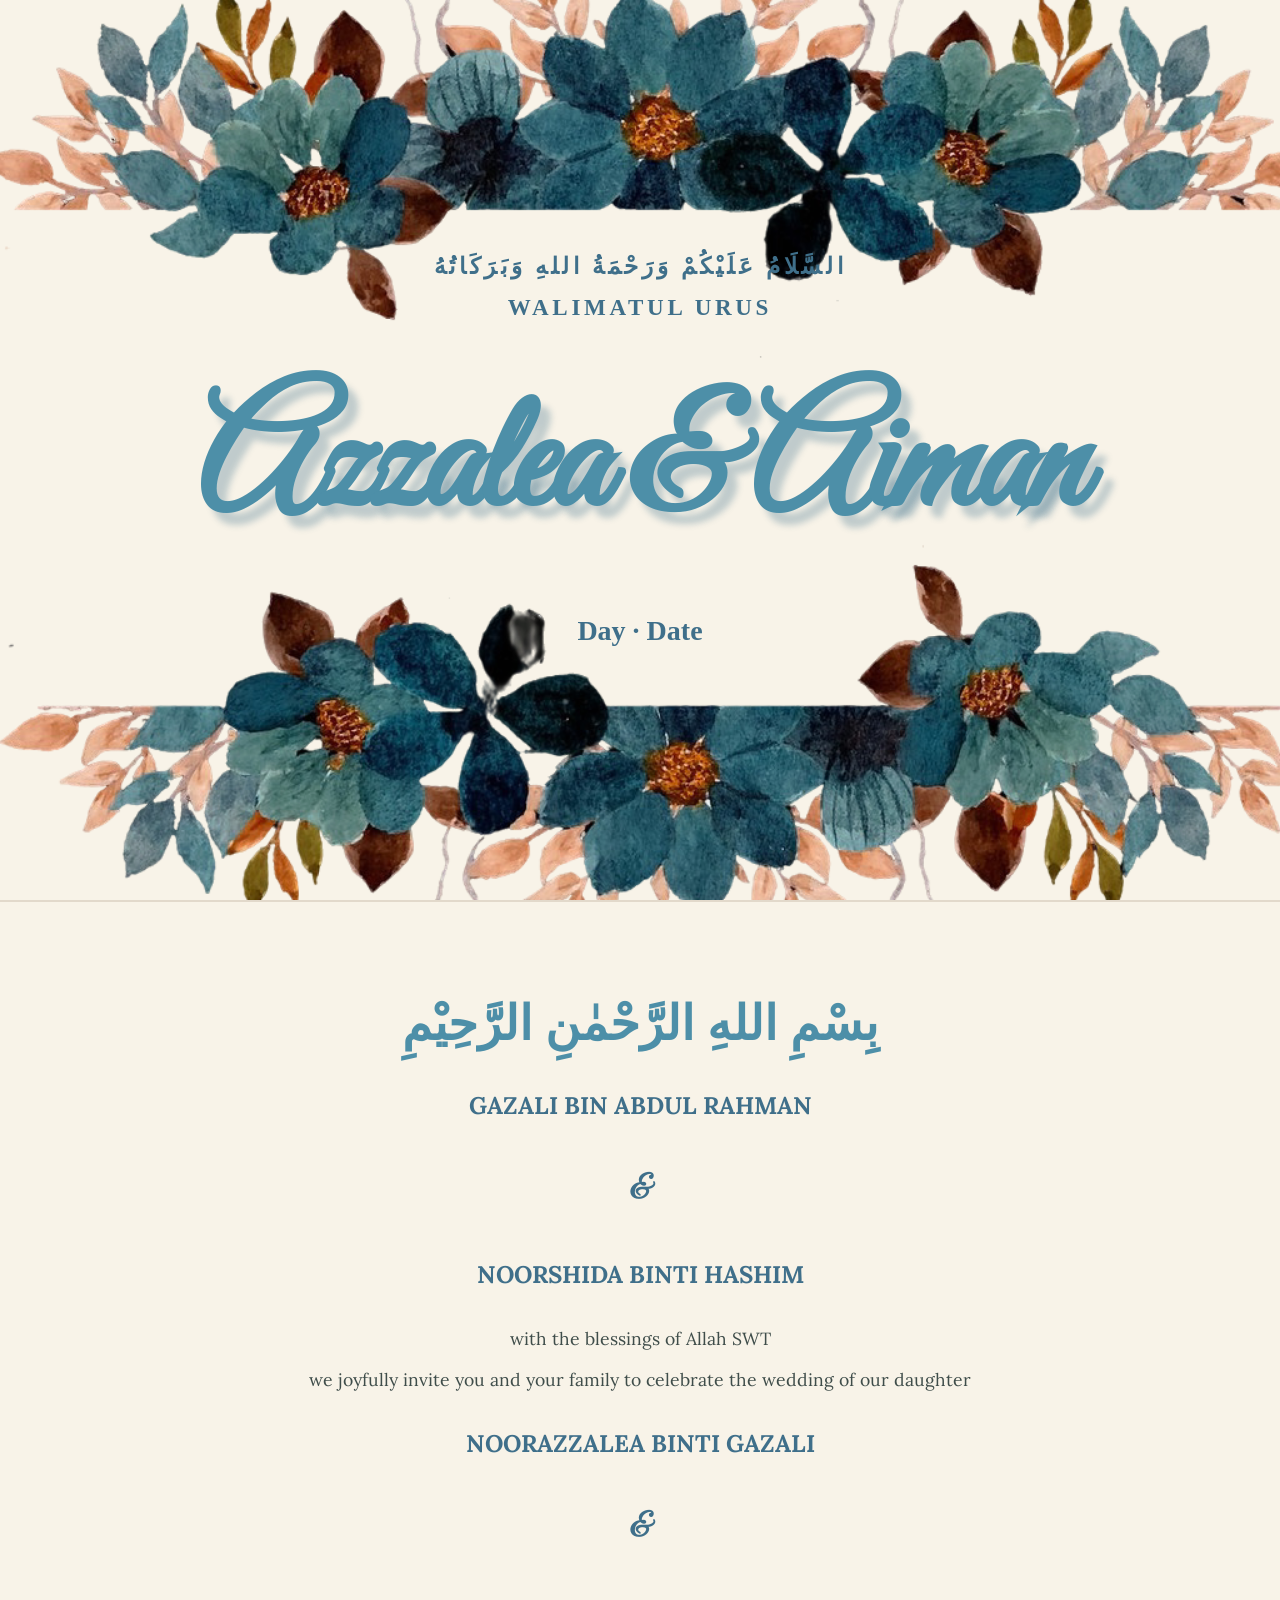
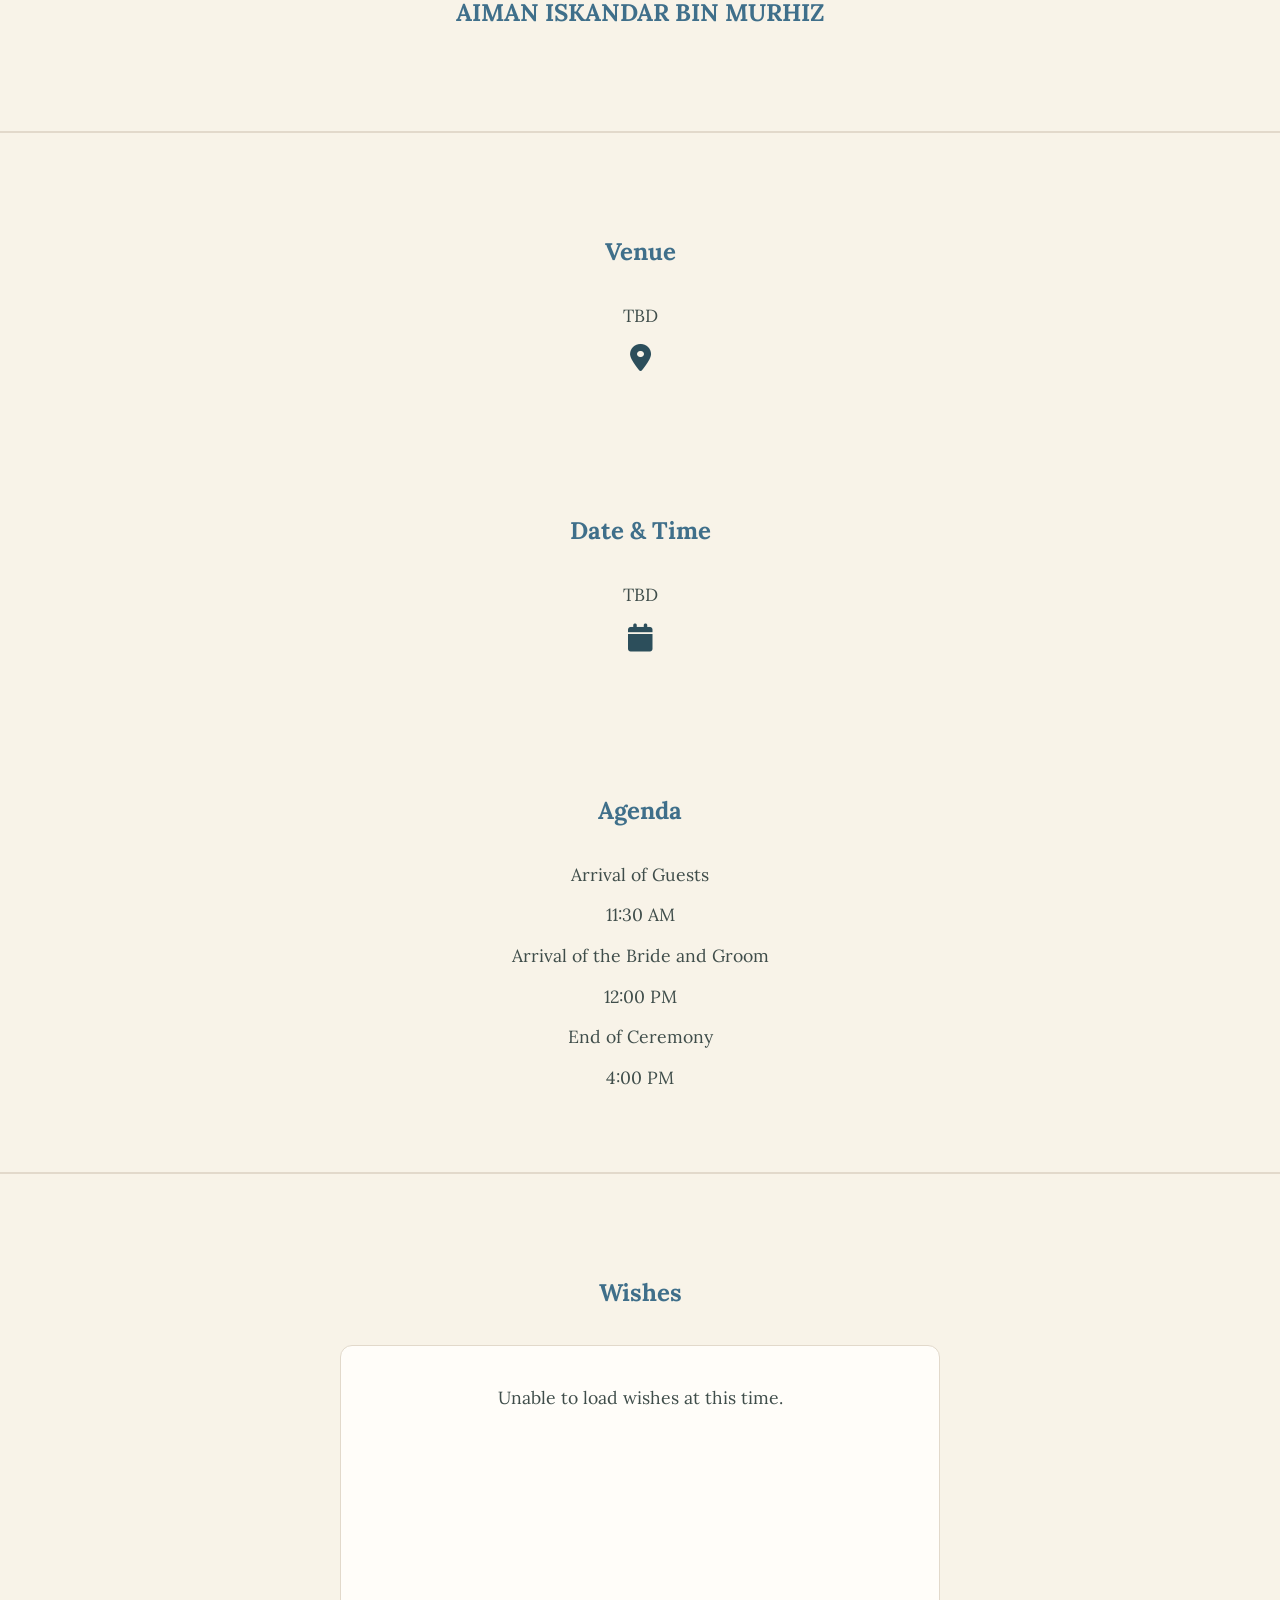
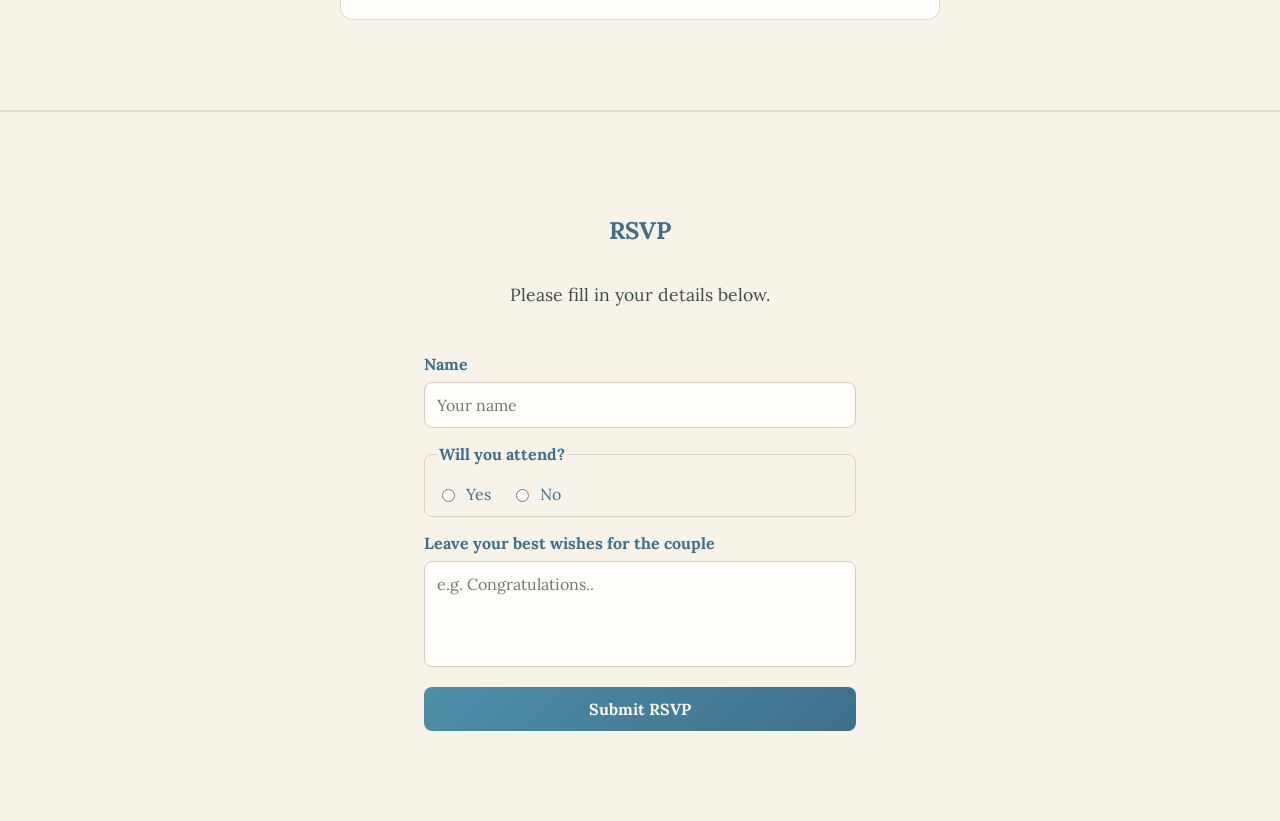
==== commit 2026d367: "Refactor Guest Wishes section: rename header and improve scrolling behavior" ====
--- a/index.html
+++ b/index.html
@@ -83,6 +83,15 @@
       <p>12:00 PM</p>
       <p>End of Ceremony</p>
       <p>4:00 PM</p>
+    </section>
+
+    <div class="border-bottom"></div>
+
+	<section class="content-section">
+      <h2>Wishes</h2>
+      <div id="wishes-container" class="wishes-scroll">
+        <p class="loading-text">Loading wishes...</p>
+      </div>
     </section>
 
     <div class="border-bottom"></div>
@@ -181,6 +190,8 @@
       <p id="rsvp-closed-message" hidden>RSVP's are closed. Thank you.</p>
     </section>
 
+
+    
     <script>
       document.body.classList.add("js-animate");
 
@@ -201,7 +212,60 @@
       const phoneNumberInput = document.getElementById("phone-number");
       const revealSections = document.querySelectorAll(".content-section");
       const googleSheetsJSON = "https://opensheet.elk.sh/10yso2dRsM4EayqD_vAIVCiIoJBsnympwRAy8ou2AAoU/responses";
+      const wishesContainer = document.getElementById("wishes-container");
       let hasSubmitted = false;
+
+      async function loadAndDisplayWishes() {
+        try {
+          const response = await fetch(googleSheetsJSON);
+          const data = await response.json();
+
+		  console.log("Fetched wishes data:", data);
+
+          // Filter for entries with wishes and extract them
+		  
+          const wishes = data
+            .filter((row) => row["Leave a message"] && row["Leave a message"].trim())
+            .map((row) => ({ name: row["Name"], message: row["Leave a message"] }));
+
+			console.log("Extracted wishes:", wishes);
+
+          if (wishes.length === 0) {
+            wishesContainer.innerHTML =
+              '<p class="no-wishes">No wishes yet. Be the first to share!</p>';
+            return;
+          }
+
+          // Create wish items
+          const wishsHTML = wishes
+            .map(
+              (wish) =>
+                `<div class="wish-item">
+              <p class="wish-text">${escapeHtml(wish.message)}</p>
+			  <p class="wish-name">${escapeHtml(wish.name)}</p>
+            </div>`,
+            )
+            .join("");
+
+          wishesContainer.innerHTML = wishsHTML;
+
+        } catch (error) {
+          console.error("Error loading wishes:", error);
+          wishesContainer.innerHTML =
+            '<p class="error-text">Unable to load wishes at this time.</p>';
+        }
+      }
+
+      function escapeHtml(text) {
+        const map = {
+          "&": "&amp;",
+          "<": "&lt;",
+          ">": "&gt;",
+          '"': "&quot;",
+          "'": "&#039;",
+        };
+        return text.replace(/[&<>"']/g, (m) => map[m]);
+      }
 
       function isRsvpClosed() {
         if (!WEDDING_DATE_ISO) {
@@ -285,6 +349,9 @@
         audio.volume = 0.15;
       }
 
+      // Load wishes from Google Sheets
+      loadAndDisplayWishes();
+
     </script>
   </body>
 
--- a/style.css
+++ b/style.css
@@ -333,6 +333,50 @@
   background-color: #e2efec;
 }
 
+.wishes-scroll {
+  max-width: 600px;
+  margin: 24px auto;
+  height: 275px;
+  overflow: auto;
+  position: relative;
+  border-radius: 12px;
+  background-color: var(--panel);
+  border: 1px solid var(--panel-border);
+  padding: 20px;
+  box-sizing: border-box;
+  scroll-behavior: smooth;
+  scrollbar-width: thin;
+  scrollbar-color: var(--primary) var(--panel);
+}
+
+.wish-item {
+  padding: 16px;
+  margin-bottom: 10px;
+  background-color: #fffef9;
+}
+
+.content-section .wish-text {
+  font-size: 1.05rem;
+  color: var(--text);
+  margin: 0;
+  font-style: italic;
+  line-height: 1.5;
+}
+
+.content-section .wish-name {
+  margin-top: 10px;
+  text-align: right;
+  color: var(--primary);
+}
+
+.loading-text,
+.no-wishes,
+.error-text {
+  color: var(--secondary);
+  margin: 0;
+  padding: 20px;
+}
+
 @media (prefers-reduced-motion: reduce) {
   .fade-load {
     opacity: 1;
@@ -344,6 +388,10 @@
   body.js-animate .content-section.is-visible {
     opacity: 1;
     transform: none;
+    transition: none;
+  }
+
+  .wish-item {
     transition: none;
   }
 }
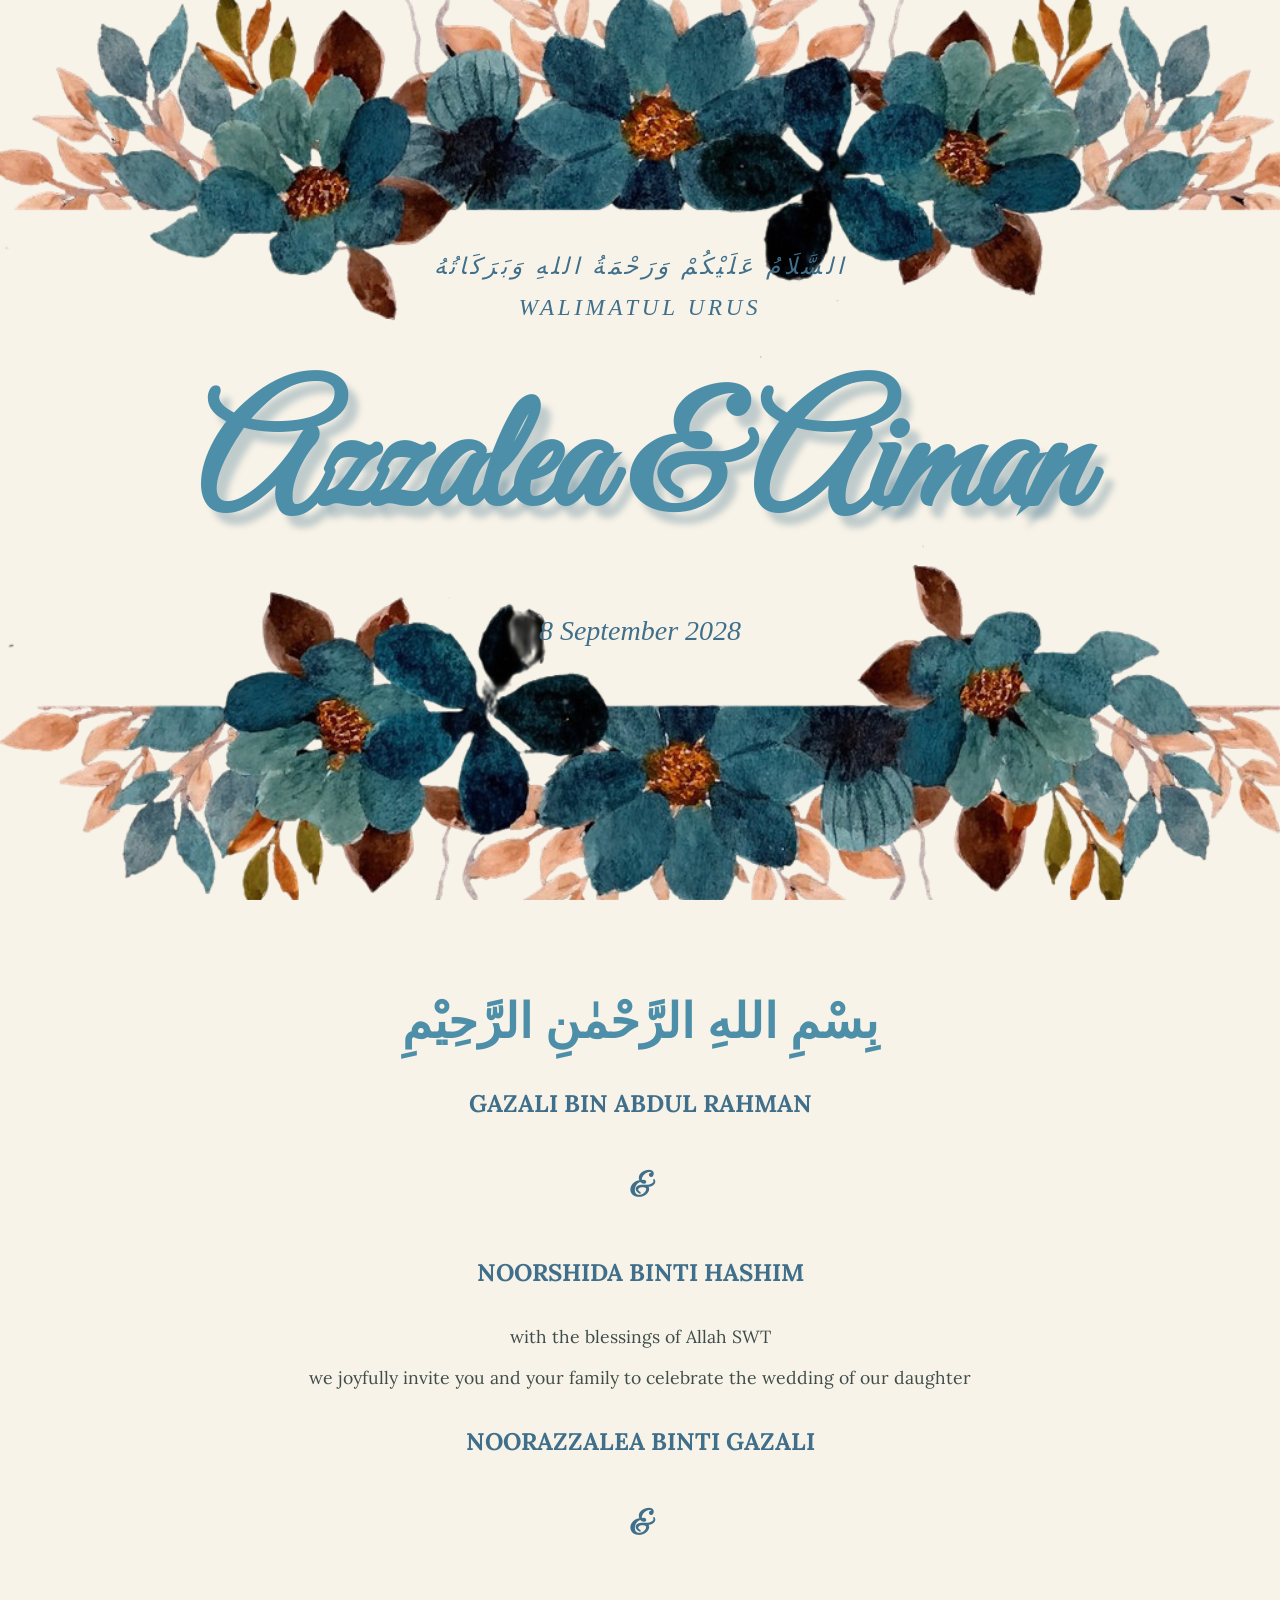
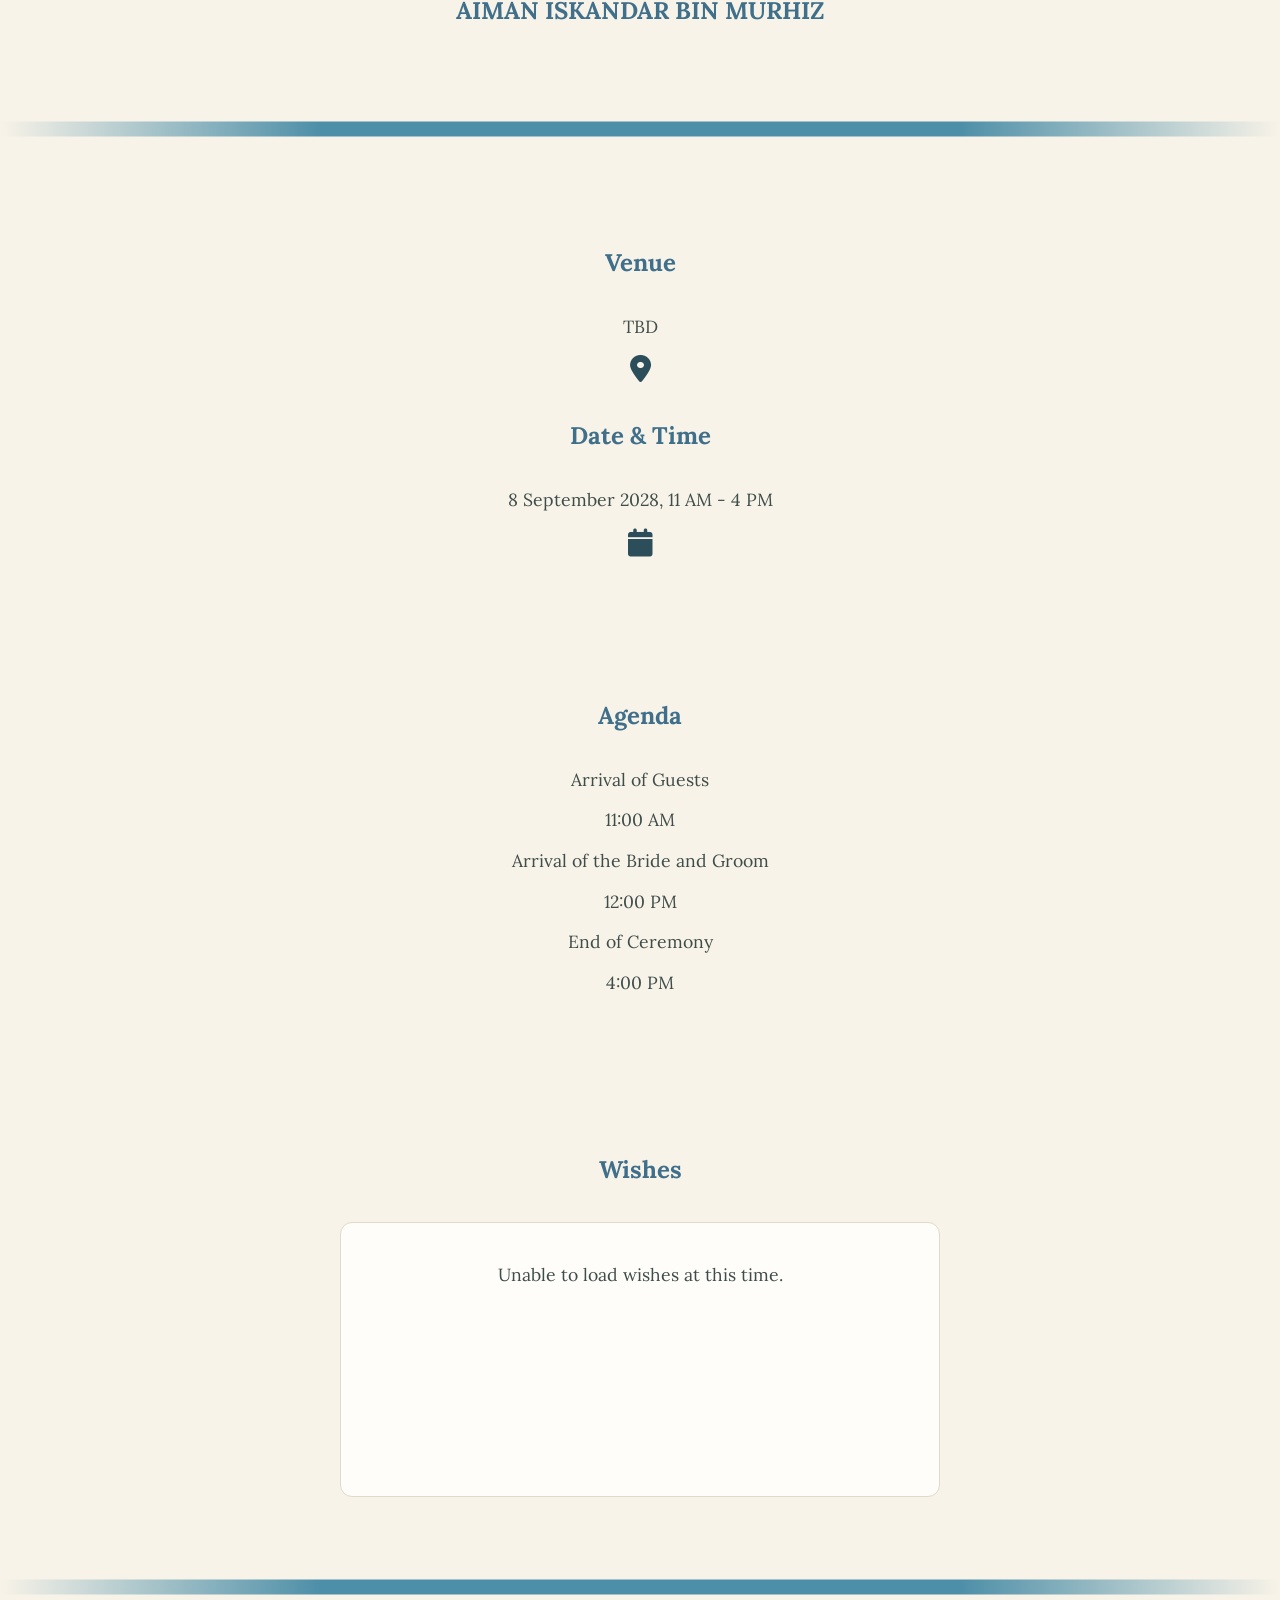
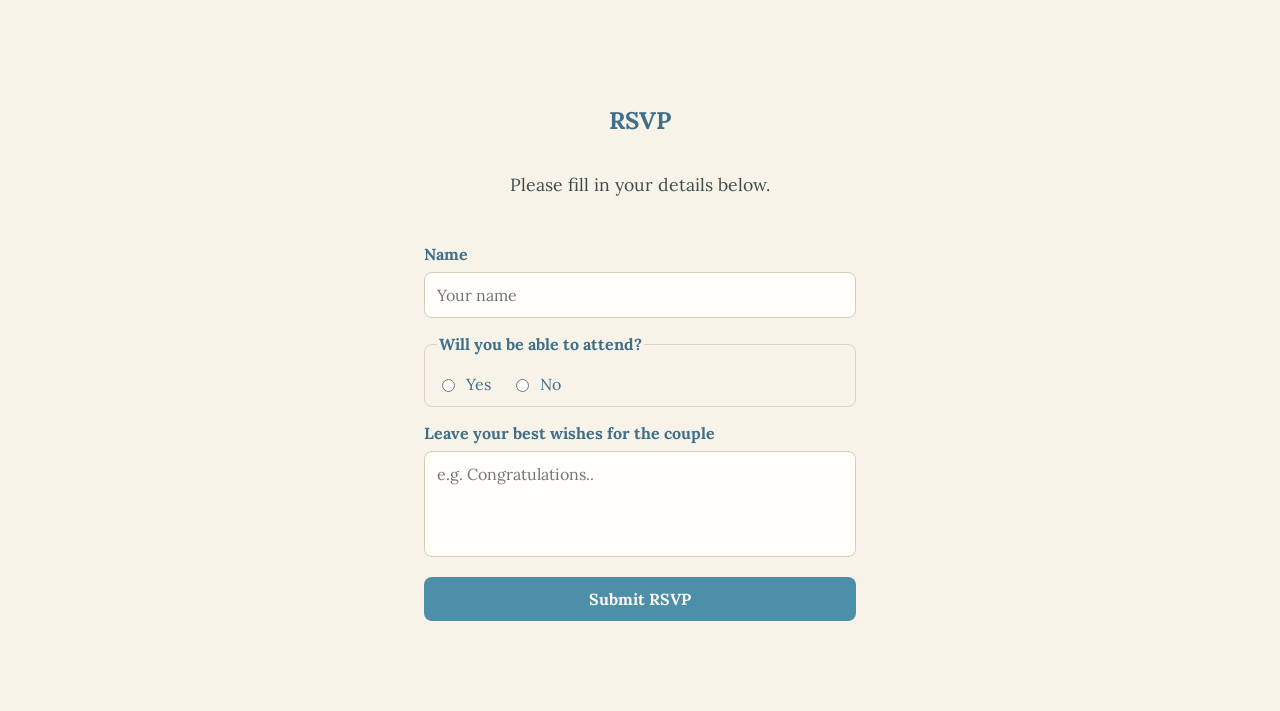
==== commit 8747efd2: "Refactor Venue and Date & Time sections: enhance layout with detail grid and update event details" ====
--- a/index.html
+++ b/index.html
@@ -32,7 +32,7 @@
       </p>
       <p class="hero-kicker fade-load delay-2">Walimatul Urus</p>
       <h1 class="cursive-text hero-names fade-load delay-3">Azzalea & Aiman</h1>
-      <p class="hero-date fade-load delay-4">Day &middot Date</p>
+      <p class="hero-date fade-load delay-4">8 September 2028</p>
     </header>
 
     <section class="content-section">
@@ -53,39 +53,40 @@
     <div class="border-bottom"></div>
 
     <section class="content-section">
-      <h2>Venue</h2>
-      <p>TBD</p>
-      <a
-        href="https://www.google.com/maps/search/?api=1&query=Your+Venue+Name"
-        target="_blank"
-      >
-        <i class="fa-solid fa-location-dot"></i>
-      </a>
-    </section>
-
-    <section class="content-section">
-      <h2>Date & Time</h2>
-      <p>TBD</p>
-      <a
-        href="https://calendar.google.com/calendar/render?action=TEMPLATE&text=Azzalea+%26+Aiman+Wedding&dates=20270612T110000/20270612T160000&&location=Your+Venue+Here"
-        target="_blank"
-      >
-        <i class="fa-solid fa-calendar"></i>
-      </a>
-      <!-- Consider doing creating a calendar event for the guest -->
+      <div class="detail-grid">
+        <div class="detail-col">
+          <h2>Venue</h2>
+          <p>TBD</p>
+          <a
+            href="https://www.google.com/maps/search/?api=1&query=Your+Venue+Name"
+            target="_blank"
+          >
+            <i class="fa-solid fa-location-dot"></i>
+          </a>
+        </div>
+        <div class="detail-col">
+          <h2>Date & Time</h2>
+          <p>8 September 2028, 11 AM - 4 PM</p>
+          <a
+            href="https://calendar.google.com/calendar/render?action=TEMPLATE&text=Azzalea+%26+Aiman+Wedding&dates=20280908T110000/20280908T160000&&location=Your+Venue+Here"
+            target="_blank"
+          >
+            <i class="fa-solid fa-calendar"></i>
+          </a>
+          <!-- Consider doing creating a calendar event for the guest -->
+        </div>
+      </div>
     </section>
 
     <section class="content-section">
       <h2>Agenda</h2>
       <p>Arrival of Guests</p>
-      <p>11:30 AM</p>
+      <p>11:00 AM</p>
       <p>Arrival of the Bride and Groom</p>
       <p>12:00 PM</p>
       <p>End of Ceremony</p>
       <p>4:00 PM</p>
     </section>
-
-    <div class="border-bottom"></div>
 
 	<section class="content-section">
       <h2>Wishes</h2>
@@ -123,7 +124,7 @@
           />
 
           <fieldset>
-            <legend>Will you attend?</legend>
+            <legend>Will you be able to attend?</legend>
             <div class="radio-row">
               <label>
                 <input
@@ -225,8 +226,8 @@
           // Filter for entries with wishes and extract them
 		  
           const wishes = data
-            .filter((row) => row["Leave a message"] && row["Leave a message"].trim())
-            .map((row) => ({ name: row["Name"], message: row["Leave a message"] }));
+            .filter((row) => row["message"] && row["message"].trim())
+            .map((row) => ({ name: row["name"], message: row["message"] }));
 
 			console.log("Extracted wishes:", wishes);
 
--- a/style.css
+++ b/style.css
@@ -50,7 +50,6 @@
   background: url('images/hero-banner.png') center/cover no-repeat;
   position: relative;
   overflow: hidden;
-  border-bottom: 2px solid var(--panel-border);
 }
 
 .hero-overlay {
@@ -77,7 +76,7 @@
   text-transform: uppercase;
   color: var(--secondary);
   font-size: clamp(0.9rem, 1.8vw, 1.75rem);
-  font-weight: bold;
+  font-style: italic;
 }
 
 .hero-names {
@@ -94,7 +93,7 @@
   margin: 0;
   font-size: clamp(1rem, 2.2vw, 1.75rem);
   color: var(--secondary);
-  font-weight: bold;
+  font-style: italic;
 }
 
 .hero-rsvp-btn {
@@ -111,7 +110,7 @@
 }
 
 .hero-rsvp-btn:hover {
-  background-color: #345f78;
+  background-color: var(--primary);
 }
 
 @keyframes fadeUp {
@@ -191,7 +190,18 @@
 }
 
 .border-bottom {
-  border-bottom: 2px solid var(--panel-border);
+  left: 0;
+  right: 0;
+  top: 50%;
+  transform: translateY(-50%);
+  height: 15px;
+  background: linear-gradient(
+    90deg,
+    rgba(226, 217, 203, 0) 0%,
+    var(--primary) 25%,
+    var(--primary) 75%,
+    rgba(226, 217, 203, 0) 100%
+  );
 }
 
 a {
@@ -251,10 +261,6 @@
   padding: 12px;
 }
 
-.rsvp-form button {
-  font-family: "Lora", serif;
-}
-
 .radio-row {
   display: flex;
   gap: 20px;
@@ -269,11 +275,12 @@
 }
 
 .rsvp-form button {
+  font-family: "Lora", serif;
   width: 100%;
   border: 0;
   border-radius: 8px;
   padding: 12px;
-  background: linear-gradient(135deg, var(--primary), var(--secondary));
+  background: var(--primary);
   color: #fbf7ef;
   font-size: 1rem;
   font-weight: bold;
@@ -281,7 +288,7 @@
 }
 
 .rsvp-form button:hover {
-  filter: brightness(0.95);
+  background: var(--secondary)
 }
 
 .hidden-frame {
